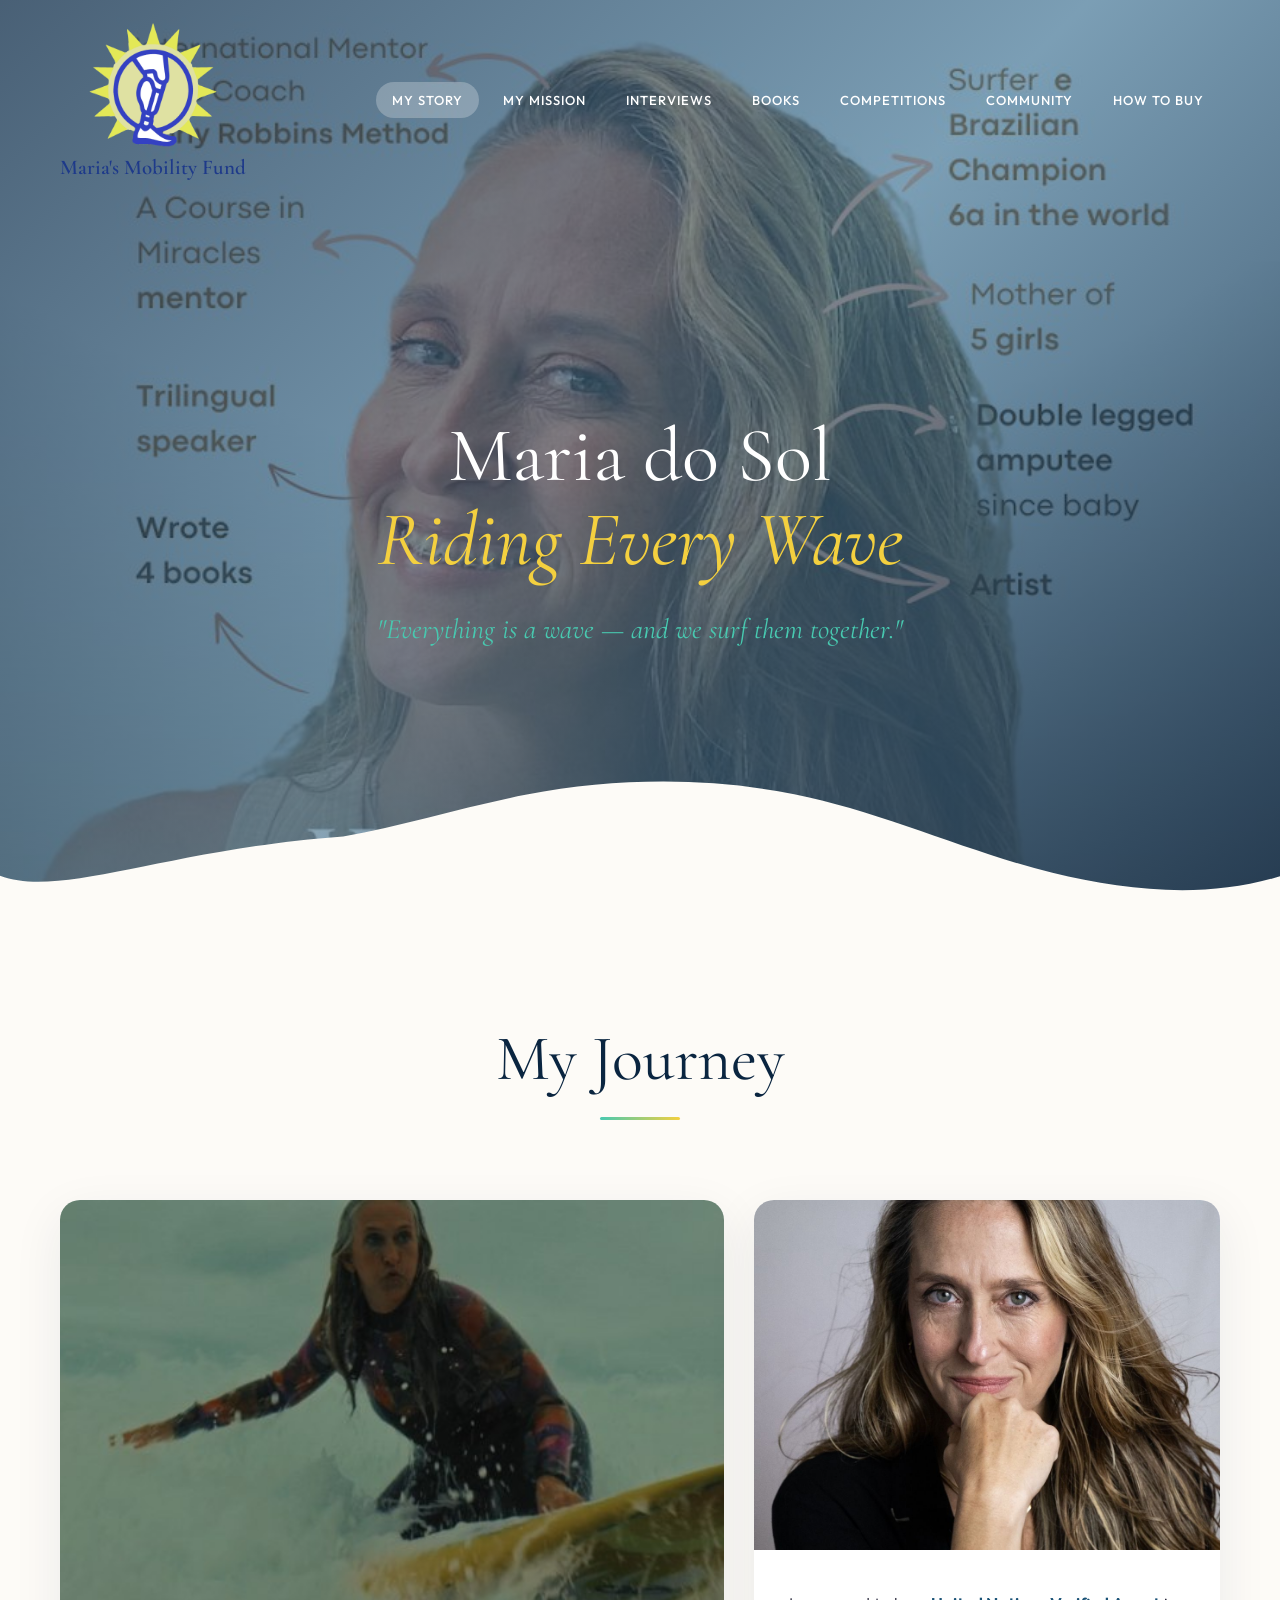
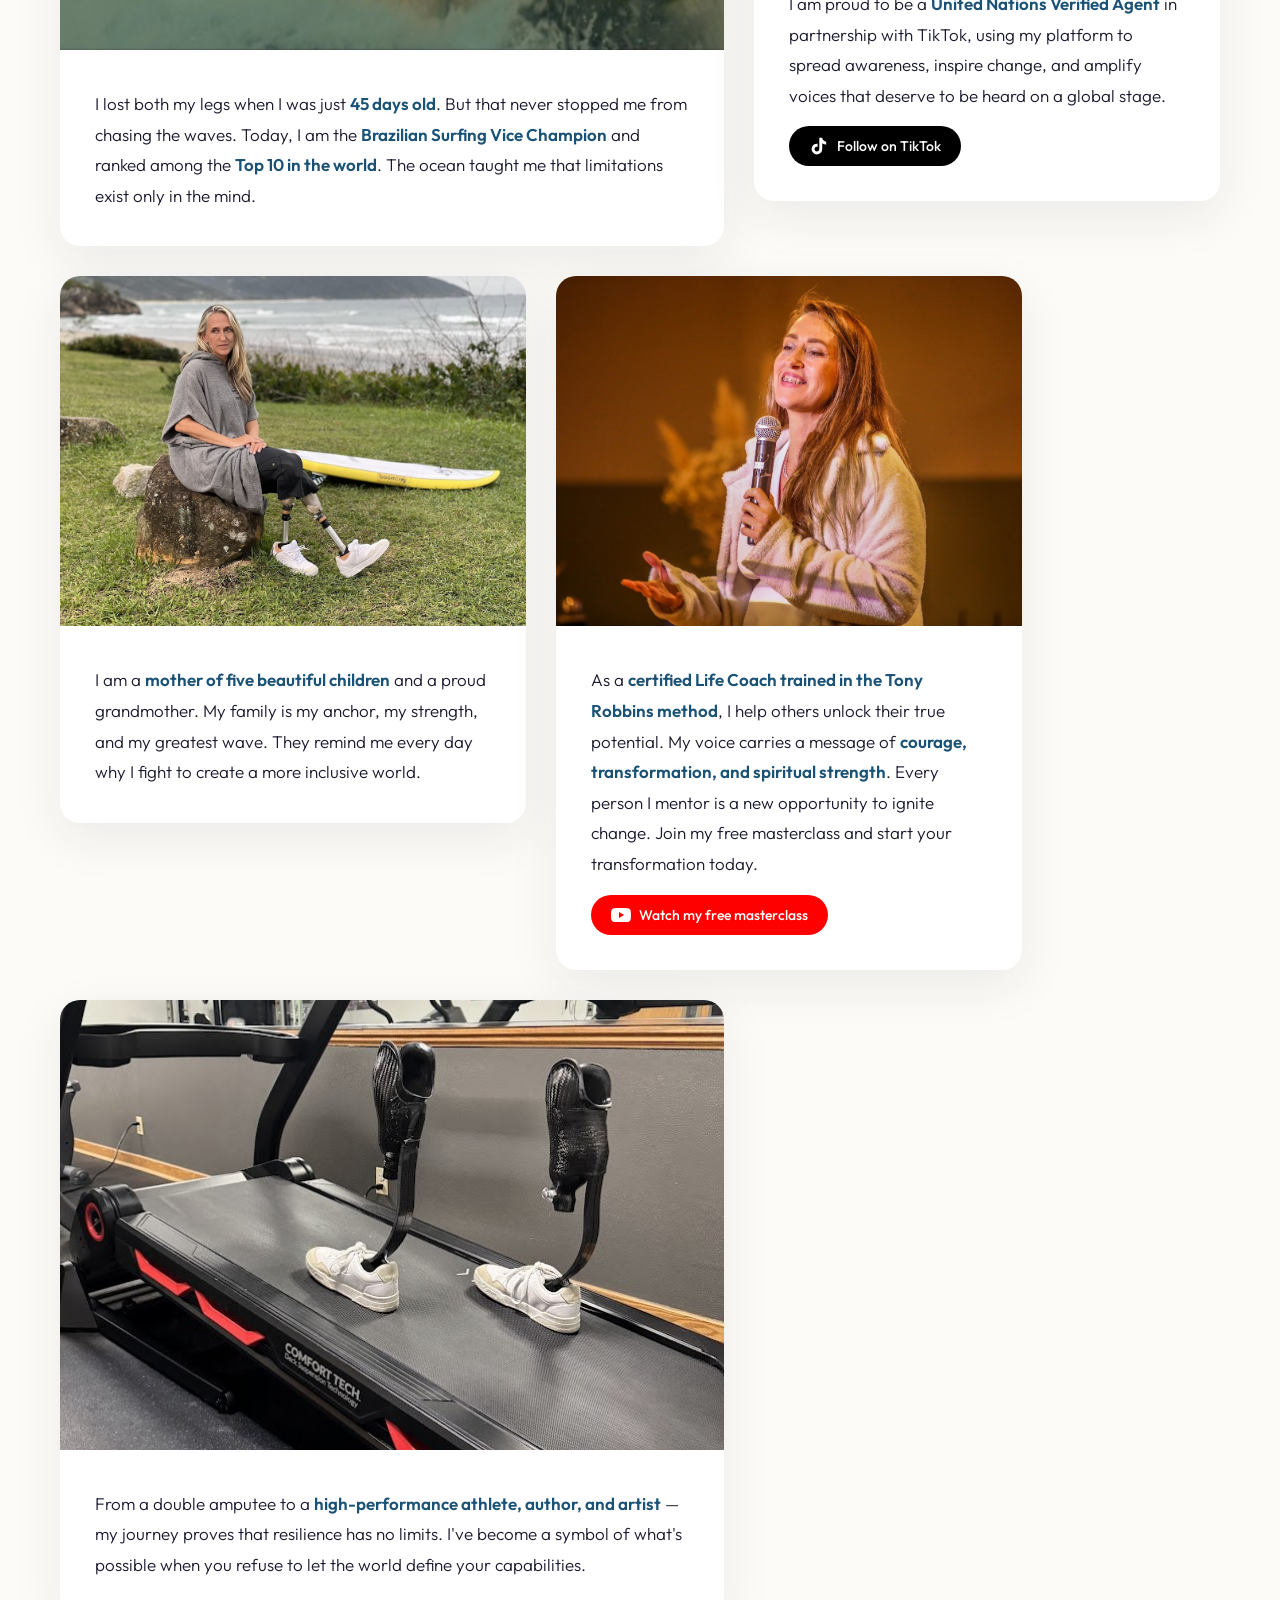
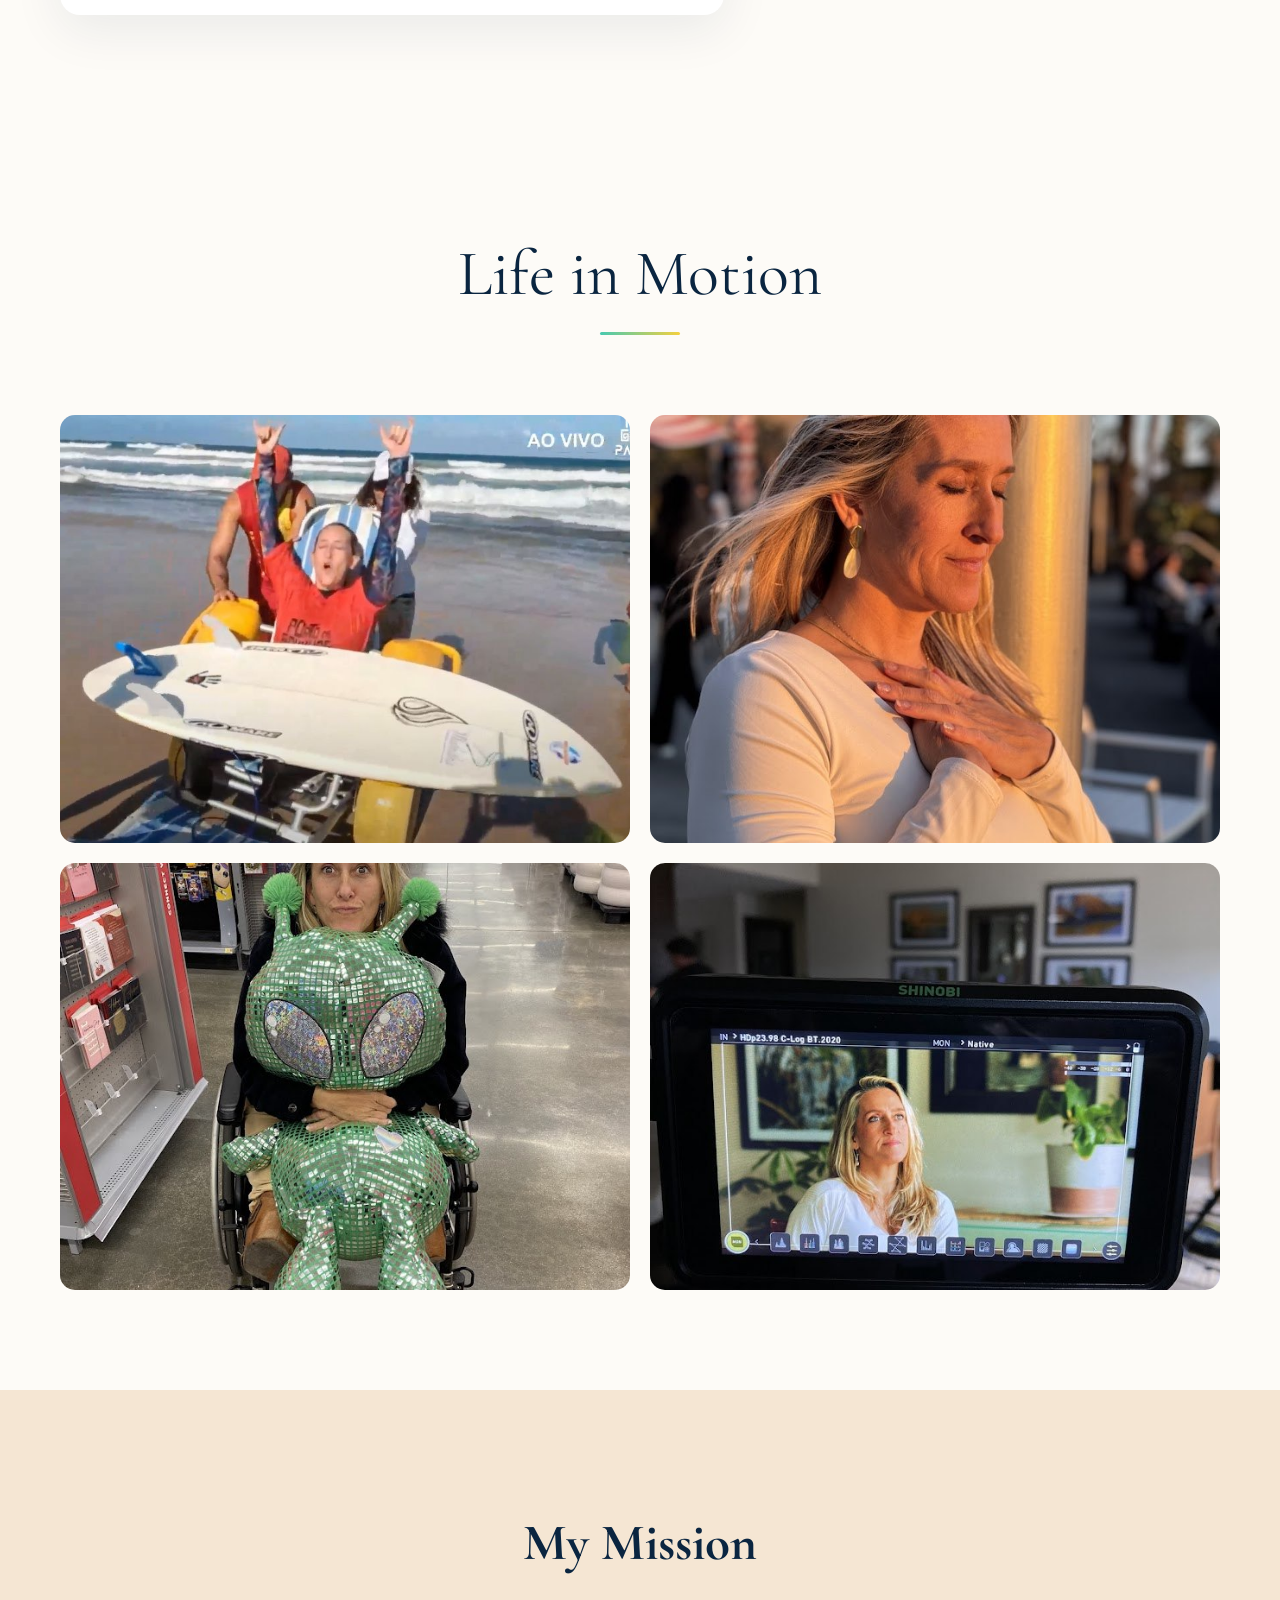
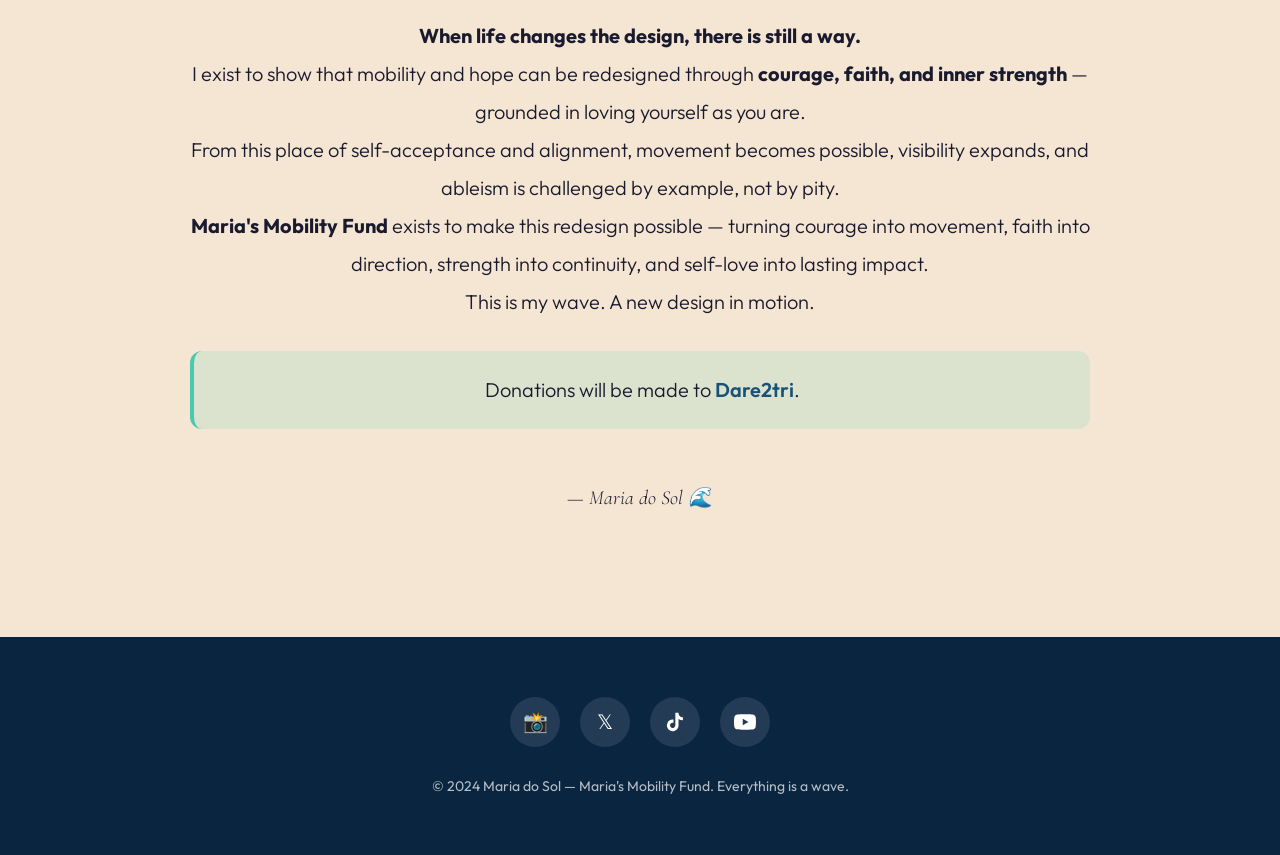
==== index.html @ 965c4939 "masterclass" ====
<!DOCTYPE html>
<html lang="en">
  <head>
    <meta charset="UTF-8" />
    <meta name="viewport" content="width=device-width, initial-scale=1.0" />
    <title>Maria do Sol — Surfer, Athlete & Life Coach</title>
    <link rel="preconnect" href="https://fonts.googleapis.com" />
    <link rel="preconnect" href="https://fonts.gstatic.com" crossorigin />
    <link
      href="https://fonts.googleapis.com/css2?family=Cormorant+Garamond:ital,wght@0,400;0,600;1,400&family=Outfit:wght@300;400;500;600&display=swap"
      rel="stylesheet"
    />
    <style>
      :root {
        --ocean-deep: #0a2540;
        --ocean-mid: #1a5276;
        --ocean-light: #5dade2;
        --teal-glow: #48c9b0;
        --sand-warm: #f5e6d3;
        --sand-light: #fdfbf7;
        --coral-accent: #e74c3c;
        --gold-sun: #f4d03f;
        --text-dark: #1a1a2e;
        --text-light: #ffffff;
      }

      * {
        margin: 0;
        padding: 0;
        box-sizing: border-box;
      }

      html {
        scroll-behavior: smooth;
      }

      body {
        font-family: "Outfit", sans-serif;
        background: var(--sand-light);
        color: var(--text-dark);
        overflow-x: hidden;
      }

      /* Video Intro Overlay */
      .video-intro {
        position: fixed;
        top: 0;
        left: 0;
        width: 100vw;
        height: 100vh;
        z-index: 9999;
        background: #000;
        display: flex;
        align-items: center;
        justify-content: center;
        transition: opacity 0.8s ease, visibility 0.8s ease;
      }

      .video-intro.hidden {
        opacity: 0;
        visibility: hidden;
        pointer-events: none;
      }

      .video-intro video {
        width: 100%;
        height: 100%;
        object-fit: cover;
      }

      .skip-btn {
        position: absolute;
        top: 30px;
        right: 40px;
        background: rgba(255, 255, 255, 0.15);
        backdrop-filter: blur(10px);
        border: 1px solid rgba(255, 255, 255, 0.3);
        color: white;
        padding: 12px 28px;
        font-family: "Outfit", sans-serif;
        font-size: 14px;
        font-weight: 500;
        letter-spacing: 2px;
        text-transform: uppercase;
        cursor: pointer;
        transition: all 0.3s ease;
        border-radius: 50px;
      }

      .skip-btn:hover {
        background: rgba(255, 255, 255, 0.25);
        transform: scale(1.05);
      }

      /* Header */
      header {
        position: fixed;
        top: 0;
        left: 0;
        width: 100%;
        z-index: 1000;
        padding: 20px 60px;
        transition: all 0.4s ease;
        background: transparent;
      }

      header.scrolled {
        background: rgba(255, 255, 255, 0.95);
        backdrop-filter: blur(20px);
        box-shadow: 0 4px 30px rgba(0, 0, 0, 0.08);
        padding: 10px 60px;
      }

      nav {
        display: flex;
        align-items: center;
        justify-content: space-between;
        max-width: 1600px;
        margin: 0 auto;
      }

      .logo {
        display: flex;
        flex-direction: column;
        align-items: center;
        gap: 5px;
        text-decoration: none;
        transition: all 0.4s ease;
      }

      .logo img {
        height: 130px;
        width: auto;
      }

      .logo span {
        font-family: "Cormorant Garamond", serif;
        font-size: 21px;
        font-weight: 600;
        color: #1e3a8a;
      }

      header.scrolled .logo img {
        height: 45px;
      }

      header.scrolled .logo span {
        font-size: 14px;
        color: #1e3a8a;
      }

      .nav-links {
        display: flex;
        gap: 8px;
        flex-wrap: wrap;
        justify-content: flex-end;
        align-items: center;
      }

      .nav-links a {
        color: var(--text-light);
        text-decoration: none;
        font-size: 13px;
        font-weight: 500;
        letter-spacing: 1px;
        text-transform: uppercase;
        padding: 10px 16px;
        border-radius: 30px;
        transition: all 0.3s ease;
        position: relative;
      }

      header.scrolled .nav-links a {
        color: var(--ocean-deep);
      }

      .nav-links a:hover {
        background: rgba(255, 255, 255, 0.2);
      }

      header.scrolled .nav-links a:hover {
        background: var(--ocean-deep);
        color: white;
      }

      .nav-links a.active {
        background: rgba(255, 255, 255, 0.25);
      }

      header.scrolled .nav-links a.active {
        background: var(--ocean-deep);
        color: white;
      }

      .nav-links a.donate-btn {
        background: linear-gradient(135deg, var(--coral-accent), #c0392b);
        color: white !important;
        padding: 10px 24px;
      }

      .nav-links a.donate-btn:hover {
        transform: translateY(-2px);
        box-shadow: 0 8px 25px rgba(231, 76, 60, 0.4);
      }

      /* Hamburger Menu - Hidden on Desktop */
      .hamburger {
        display: none;
      }

      .menu-overlay {
        display: none;
      }

      /* Hero Section */
      .hero {
        min-height: 100vh;
        position: relative;
        display: flex;
        align-items: center;
        overflow: hidden;
      }

      .hero-bg {
        position: absolute;
        top: 0;
        left: 0;
        width: 100%;
        height: 100%;
        z-index: -2;
      }

      .hero-bg img {
        width: 100%;
        height: 100%;
        object-fit: cover;
        object-position: center 20%;
      }

      .hero-overlay {
        position: absolute;
        top: 0;
        left: 0;
        width: 100%;
        height: 100%;
        background: linear-gradient(
          135deg,
          rgba(10, 37, 64, 0.7) 0%,
          rgba(26, 82, 118, 0.5) 50%,
          rgba(10, 37, 64, 0.8) 100%
        );
        z-index: -1;
      }

      .hero-content {
        max-width: 1400px;
        margin: 0 auto;
        padding: 240px 60px 80px;
        display: flex;
        align-items: center;
        justify-content: center;
        text-align: center;
      }

      .hero-text h1 {
        font-family: "Cormorant Garamond", serif;
        font-size: clamp(48px, 6vw, 80px);
        font-weight: 400;
        color: var(--text-light);
        line-height: 1.1;
        margin-bottom: 30px;
      }

      .hero-text h1 span {
        display: block;
        font-style: italic;
        color: var(--gold-sun);
      }

      .hero-quote {
        font-family: "Cormorant Garamond", serif;
        font-size: 28px;
        font-style: italic;
        color: var(--teal-glow);
        margin-top: 20px;
      }

      .wave-decoration {
        position: absolute;
        bottom: 0;
        left: 0;
        width: 100%;
        overflow: hidden;
        line-height: 0;
      }

      .wave-decoration svg {
        position: relative;
        display: block;
        width: calc(100% + 1.3px);
        height: 120px;
      }

      .wave-decoration .shape-fill {
        fill: var(--sand-light);
      }

      /* Story Section */
      .story-section {
        padding: 120px 60px;
        max-width: 1400px;
        margin: 0 auto;
      }

      .section-header {
        text-align: center;
        margin-bottom: 80px;
      }

      .section-header h2 {
        font-family: "Cormorant Garamond", serif;
        font-size: clamp(40px, 5vw, 64px);
        font-weight: 400;
        color: var(--ocean-deep);
        margin-bottom: 20px;
      }

      .section-header .accent-line {
        width: 80px;
        height: 3px;
        background: linear-gradient(90deg, var(--teal-glow), var(--gold-sun));
        margin: 0 auto;
        border-radius: 3px;
      }

      .story-grid {
        display: grid;
        grid-template-columns: repeat(12, 1fr);
        gap: 30px;
        align-items: start;
      }

      .story-card {
        background: white;
        border-radius: 20px;
        overflow: hidden;
        box-shadow: 0 15px 50px rgba(10, 37, 64, 0.08);
        transition: all 0.4s ease;
      }

      .story-card:hover {
        transform: translateY(-10px);
        box-shadow: 0 25px 80px rgba(10, 37, 64, 0.15);
      }

      .story-card.large {
        grid-column: span 7;
      }

      .story-card.medium {
        grid-column: span 5;
      }

      .story-card.full {
        grid-column: span 12;
      }

      .story-card img {
        width: 100%;
        height: 350px;
        object-fit: cover;
      }

      .story-card.large img {
        height: 450px;
      }

      .story-card-content {
        padding: 35px;
      }

      .story-card-content p {
        font-size: 17px;
        line-height: 1.8;
        color: var(--text-dark);
        font-weight: 300;
      }

      .story-card-content p strong {
        color: var(--ocean-mid);
        font-weight: 600;
      }

      .tiktok-btn {
        display: inline-flex;
        align-items: center;
        gap: 8px;
        margin-top: 15px;
        padding: 10px 20px;
        background: #000000;
        color: white;
        text-decoration: none;
        border-radius: 25px;
        font-size: 14px;
        font-weight: 500;
        transition: all 0.3s ease;
      }

      .tiktok-btn:hover {
        background: #fe2c55;
        transform: translateY(-2px);
        box-shadow: 0 5px 20px rgba(254, 44, 85, 0.4);
      }

      .tiktok-btn svg {
        flex-shrink: 0;
      }

      .youtube-btn {
        display: inline-flex;
        align-items: center;
        gap: 8px;
        margin-top: 15px;
        padding: 10px 20px;
        background: #ff0000;
        color: white;
        text-decoration: none;
        border-radius: 25px;
        font-size: 14px;
        font-weight: 500;
        transition: all 0.3s ease;
      }

      .youtube-btn:hover {
        background: #cc0000;
        transform: translateY(-2px);
        box-shadow: 0 5px 20px rgba(255, 0, 0, 0.4);
      }

      .youtube-btn svg {
        flex-shrink: 0;
      }

      /* Achievements */
      .achievements {
        background: linear-gradient(
          180deg,
          var(--ocean-deep) 0%,
          var(--ocean-mid) 100%
        );
        padding: 100px 60px;
        position: relative;
        overflow: hidden;
      }

      .achievements::before {
        content: "";
        position: absolute;
        top: 0;
        left: 0;
        width: 100%;
        height: 100%;
        background: url("data:image/svg+xml,%3Csvg viewBox='0 0 400 400' xmlns='http://www.w3.org/2000/svg'%3E%3Cfilter id='noiseFilter'%3E%3CfeTurbulence type='fractalNoise' baseFrequency='0.8' numOctaves='4' stitchTiles='stitch'/%3E%3C/filter%3E%3Crect width='100%25' height='100%25' filter='url(%23noiseFilter)'/%3E%3C/svg%3E");
        opacity: 0.03;
      }

      .achievements-inner {
        max-width: 1400px;
        margin: 0 auto;
        position: relative;
        z-index: 1;
      }

      .achievements h2 {
        font-family: "Cormorant Garamond", serif;
        font-size: clamp(36px, 4vw, 52px);
        color: var(--text-light);
        text-align: center;
        margin-bottom: 60px;
      }

      .achievement-grid {
        display: grid;
        grid-template-columns: repeat(auto-fit, minmax(280px, 1fr));
        gap: 30px;
      }

      .achievement-item {
        background: rgba(255, 255, 255, 0.08);
        backdrop-filter: blur(10px);
        border: 1px solid rgba(255, 255, 255, 0.1);
        border-radius: 20px;
        padding: 40px;
        text-align: center;
        transition: all 0.4s ease;
      }

      .achievement-item:hover {
        background: rgba(255, 255, 255, 0.15);
        transform: translateY(-5px);
      }

      .achievement-icon {
        font-size: 48px;
        margin-bottom: 20px;
      }

      .achievement-item h3 {
        font-family: "Cormorant Garamond", serif;
        font-size: 24px;
        color: var(--gold-sun);
        margin-bottom: 12px;
      }

      .achievement-item p {
        color: rgba(255, 255, 255, 0.8);
        font-size: 15px;
        line-height: 1.6;
      }

      /* Gallery */
      .gallery {
        padding: 100px 60px;
        max-width: 1600px;
        margin: 0 auto;
      }

      .gallery-grid {
        display: grid;
        grid-template-columns: repeat(2, 1fr);
        gap: 20px;
      }

      .gallery-item {
        border-radius: 15px;
        overflow: hidden;
        position: relative;
        aspect-ratio: 4/3;
      }

      .gallery-item img {
        width: 100%;
        height: 100%;
        object-fit: cover;
        transition: transform 0.6s ease;
      }

      .gallery-item:hover img {
        transform: scale(1.08);
      }

      .gallery-overlay {
        position: absolute;
        inset: 0;
        background: linear-gradient(
          to top,
          rgba(10, 37, 64, 0.6) 0%,
          transparent 50%
        );
        opacity: 0;
        transition: opacity 0.4s ease;
      }

      .gallery-item:hover .gallery-overlay {
        opacity: 1;
      }

      /* Mission Statement */
      .mission {
        background: var(--sand-warm);
        padding: 120px 60px;
        text-align: center;
      }

      .mission-inner {
        max-width: 900px;
        margin: 0 auto;
      }

      .mission h2 {
        font-family: "Cormorant Garamond", serif;
        font-size: clamp(36px, 4vw, 56px);
        color: var(--ocean-deep);
        margin-bottom: 40px;
        line-height: 1.3;
      }

      .mission p {
        font-size: 20px;
        line-height: 1.9;
        color: var(--text-dark);
        font-weight: 300;
      }

      .mission-signature {
        margin-top: 50px;
        font-family: "Cormorant Garamond", serif;
        font-size: 32px;
        font-style: italic;
        color: var(--ocean-mid);
      }

      .donation-note {
        margin-top: 30px;
        padding: 20px 30px;
        background: rgba(72, 201, 176, 0.15);
        border-radius: 12px;
        border-left: 4px solid var(--teal-glow);
      }

      .donation-note a {
        color: var(--ocean-mid);
        font-weight: 600;
        text-decoration: none;
        transition: color 0.3s ease;
      }

      .donation-note a:hover {
        color: var(--teal-glow);
        text-decoration: underline;
      }

      /* Footer */
      footer {
        background: var(--ocean-deep);
        color: white;
        padding: 60px;
        text-align: center;
      }

      footer p {
        font-size: 14px;
        opacity: 0.7;
      }

      .social-links {
        display: flex;
        justify-content: center;
        gap: 20px;
        margin-bottom: 30px;
      }

      .social-links a {
        width: 50px;
        height: 50px;
        border-radius: 50%;
        background: rgba(255, 255, 255, 0.1);
        display: flex;
        align-items: center;
        justify-content: center;
        color: white;
        text-decoration: none;
        font-size: 20px;
        transition: all 0.3s ease;
      }

      .social-links a:hover {
        background: var(--teal-glow);
        transform: translateY(-3px);
      }

      /* Responsive */
      @media (max-width: 1024px) {
        .story-card.large,
        .story-card.medium {
          grid-column: span 12;
        }

        header {
          padding: 15px 40px;
        }

        .logo img {
          height: 100px;
        }

        .logo span {
          font-size: 18px;
        }

        header.scrolled .logo img {
          height: 40px;
        }

        header.scrolled .logo span {
          font-size: 12px;
        }

        .nav-links {
          gap: 5px;
        }

        .nav-links a {
          font-size: 11px;
          padding: 8px 12px;
        }
      }

      @media (max-width: 768px) {
        header {
          padding: 15px 20px;
        }

        .logo img {
          height: 70px;
        }

        .logo span {
          font-size: 14px;
        }

        header.scrolled .logo img {
          height: 35px;
        }

        header.scrolled .logo span {
          font-size: 11px;
        }

        .nav-links {
          position: fixed;
          top: 0;
          right: 0;
          width: 280px;
          height: 100vh;
          background: var(--ocean-deep);
          flex-direction: column;
          justify-content: flex-start;
          align-items: stretch;
          padding: 80px 30px 30px;
          gap: 0;
          box-shadow: -5px 0 30px rgba(0, 0, 0, 0.3);
          z-index: 9999;
          display: flex;
          transform: translateX(100%);
          transition: transform 0.3s ease;
          visibility: hidden;
        }

        .nav-links.active {
          transform: translateX(0);
          visibility: visible;
        }

        .nav-links a {
          color: white !important;
          padding: 15px 20px;
          border-radius: 10px;
          font-size: 14px;
          border-bottom: 1px solid rgba(255, 255, 255, 0.1);
          display: block;
          text-decoration: none;
          -webkit-tap-highlight-color: rgba(255, 255, 255, 0.2);
          touch-action: manipulation;
        }

        .nav-links a:last-child {
          border-bottom: none;
        }

        .nav-links a:hover,
        .nav-links a.active {
          background: rgba(255, 255, 255, 0.1) !important;
        }

        /* Hamburger Menu Button */
        .hamburger {
          display: flex;
          flex-direction: column;
          justify-content: space-between;
          width: 30px;
          height: 24px;
          cursor: pointer;
          z-index: 10000;
          position: relative;
          -webkit-tap-highlight-color: transparent;
          touch-action: manipulation;
        }

        .hamburger span {
          display: block;
          width: 100%;
          height: 3px;
          background: var(--text-light);
          border-radius: 3px;
          transition: all 0.3s ease;
          pointer-events: none;
        }

        header.scrolled .hamburger span {
          background: var(--ocean-deep);
        }

        .hamburger.active span {
          background: white;
        }

        .hamburger.active span:nth-child(1) {
          transform: rotate(45deg) translate(8px, 6px);
        }

        .hamburger.active span:nth-child(2) {
          opacity: 0;
        }

        .hamburger.active span:nth-child(3) {
          transform: rotate(-45deg) translate(8px, -6px);
        }

        /* Mobile Menu Overlay */
        .menu-overlay {
          position: fixed;
          top: 0;
          left: 0;
          width: 100%;
          height: 100%;
          background: rgba(0, 0, 0, 0.5);
          z-index: 9998;
          opacity: 0;
          visibility: hidden;
          transition: opacity 0.3s ease, visibility 0.3s ease;
        }

        .menu-overlay.active {
          opacity: 1;
          visibility: visible;
        }

        .hero-content,
        .story-section,
        .gallery,
        .mission {
          padding-left: 25px;
          padding-right: 25px;
        }

        .gallery-grid {
          grid-template-columns: 1fr;
        }

        .hero-content {
          padding-top: 180px;
        }
      }

      @media (max-width: 480px) {
        .logo img {
          height: 55px;
        }

        .logo span {
          font-size: 12px;
        }

        header.scrolled .logo img {
          height: 30px;
        }

        header.scrolled .logo span {
          font-size: 10px;
        }

        .hero-text h1 {
          font-size: 36px;
        }

        .hero-quote {
          font-size: 20px;
        }

        .hero-content {
          padding-top: 150px;
        }
      }

      /* Animations */
      @keyframes fadeInUp {
        from {
          opacity: 0;
          transform: translateY(40px);
        }
        to {
          opacity: 1;
          transform: translateY(0);
        }
      }

      .animate-in {
        animation: fadeInUp 0.8s ease forwards;
      }

      .delay-1 {
        animation-delay: 0.1s;
      }
      .delay-2 {
        animation-delay: 0.2s;
      }
      .delay-3 {
        animation-delay: 0.3s;
      }
      .delay-4 {
        animation-delay: 0.4s;
      }
    </style>
  </head>
  <body>
    <!-- Video Intro -->
    <div class="video-intro" id="videoIntro">
      <video id="introVideo" autoplay muted playsinline>
        <source src="./intro.mp4" type="video/mp4" />
      </video>
      <button class="skip-btn" onclick="skipIntro()">Skip Intro →</button>
    </div>

    <!-- Header -->
    <header id="header">
      <nav>
        <a href="index.html" class="logo">
          <img
            src="./photos/logo-no-text.png"
            alt="Maria's Mobility Fund Logo"
          />
          <span>Maria's Mobility Fund</span>
        </a>
        <div class="nav-links" id="navLinks">
          <a href="index.html" class="active">My Story</a>
          <a href="#mission">My Mission</a>
          <a href="interviews.html">Interviews</a>
          <a href="books.html">Books</a>
          <a href="competitions.html">Competitions</a>
          <a
            href="https://x.com/i/communities/2001000477300023505/"
            target="_blank"
            >Community</a
          >
          <a href="#" data-link="how-to-buy">How to Buy</a>
        </div>
        <div class="hamburger" id="hamburger" onclick="toggleMenu()">
          <span></span>
          <span></span>
          <span></span>
        </div>
      </nav>
    </header>
    <div class="menu-overlay" id="menuOverlay" onclick="toggleMenu()"></div>

    <!-- Hero Section -->
    <section class="hero" id="story">
      <div class="hero-bg">
        <img src="./photos/main_pic.jpg" alt="Maria do Sol - Adaptive Surfer" />
      </div>
      <div class="hero-overlay"></div>
      <div class="hero-content">
        <div class="hero-text">
          <h1>Maria do Sol <span>Riding Every Wave</span></h1>
          <p class="hero-quote">
            "Everything is a wave — and we surf them together."
          </p>
        </div>
      </div>
      <div class="wave-decoration">
        <svg
          data-name="Layer 1"
          xmlns="http://www.w3.org/2000/svg"
          viewBox="0 0 1200 120"
          preserveAspectRatio="none"
        >
          <path
            d="M321.39,56.44c58-10.79,114.16-30.13,172-41.86,82.39-16.72,168.19-17.73,250.45-.39C823.78,31,906.67,72,985.66,92.83c70.05,18.48,146.53,26.09,214.34,3V120H0V95.8C57.1,118.92,156.63,69.08,321.39,56.44Z"
            class="shape-fill"
          ></path>
        </svg>
      </div>
    </section>

    <!-- Story Section -->
    <section class="story-section">
      <div class="section-header">
        <h2>My Journey</h2>
        <div class="accent-line"></div>
      </div>

      <div class="story-grid">
        <div class="story-card large">
          <img src="./photos/maria_surfing.jpg" alt="Maria surfing" />
          <div class="story-card-content">
            <p>
              I lost both my legs when I was just <strong>45 days old</strong>.
              But that never stopped me from chasing the waves. Today, I am the
              <strong>Brazilian Surfing Vice Champion</strong> and ranked among
              the <strong>Top 10 in the world</strong>. The ocean taught me that
              limitations exist only in the mind.
            </p>
          </div>
        </div>

        <div class="story-card medium verified-card">
          <img src="./photos/verified.jpeg" alt="Maria UN Verified" />
          <div class="story-card-content">
            <p>
              I am proud to be a
              <strong>United Nations Verified Agent</strong> in partnership with
              TikTok, using my platform to spread awareness, inspire change, and
              amplify voices that deserve to be heard on a global stage.
            </p>
            <a
              href="https://www.tiktok.com/@mariadosolglobal"
              target="_blank"
              class="tiktok-btn"
            >
              <svg
                viewBox="0 0 24 24"
                width="20"
                height="20"
                fill="currentColor"
              >
                <path
                  d="M19.59 6.69a4.83 4.83 0 0 1-3.77-4.25V2h-3.45v13.67a2.89 2.89 0 0 1-5.2 1.74 2.89 2.89 0 0 1 2.31-4.64 2.93 2.93 0 0 1 .88.13V9.4a6.84 6.84 0 0 0-1-.05A6.33 6.33 0 0 0 5 20.1a6.34 6.34 0 0 0 10.86-4.43v-7a8.16 8.16 0 0 0 4.77 1.52v-3.4a4.85 4.85 0 0 1-1-.1z"
                />
              </svg>
              Follow on TikTok
            </a>
          </div>
        </div>

        <div class="story-card medium">
          <img src="./photos/maria_sitting.jpg" alt="Maria portrait" />
          <div class="story-card-content">
            <p>
              I am a <strong>mother of five beautiful children</strong> and a
              proud grandmother. My family is my anchor, my strength, and my
              greatest wave. They remind me every day why I fight to create a
              more inclusive world.
            </p>
          </div>
        </div>

        <div class="story-card medium">
          <img src="./photos/maria_conference.jpg" alt="Maria speaking" />
          <div class="story-card-content">
            <p>
              As a
              <strong
                >certified Life Coach trained in the Tony Robbins method</strong
              >, I help others unlock their true potential. My voice carries a
              message of
              <strong>courage, transformation, and spiritual strength</strong>.
              Every person I mentor is a new opportunity to ignite change. Join
              my free masterclass and start your transformation today.
            </p>
            <a
              href="https://www.youtube.com/watch?v=bckkxzMjLCI"
              target="_blank"
              class="youtube-btn"
            >
              <svg
                viewBox="0 0 24 24"
                width="20"
                height="20"
                fill="currentColor"
              >
                <path
                  d="M23.498 6.186a3.016 3.016 0 0 0-2.122-2.136C19.505 3.545 12 3.545 12 3.545s-7.505 0-9.377.505A3.017 3.017 0 0 0 .502 6.186C0 8.07 0 12 0 12s0 3.93.502 5.814a3.016 3.016 0 0 0 2.122 2.136c1.871.505 9.376.505 9.376.505s7.505 0 9.377-.505a3.015 3.015 0 0 0 2.122-2.136C24 15.93 24 12 24 12s0-3.93-.502-5.814zM9.545 15.568V8.432L15.818 12l-6.273 3.568z"
                />
              </svg>
              Watch my free masterclass
            </a>
          </div>
        </div>

        <div class="story-card large">
          <img src="./photos/prosthetic_legs.jpg" alt="Maria as athlete" />
          <div class="story-card-content">
            <p>
              From a double amputee to a
              <strong>high-performance athlete, author, and artist</strong> — my
              journey proves that resilience has no limits. I've become a symbol
              of what's possible when you refuse to let the world define your
              capabilities.
            </p>
          </div>
        </div>
      </div>
    </section>

    <!-- Gallery -->
    <section class="gallery">
      <div class="section-header">
        <h2>Life in Motion</h2>
        <div class="accent-line"></div>
      </div>
      <div class="gallery-grid">
        <div class="gallery-item">
          <img
            src="./life_in_motion/photo_2025-12-16_12-22-24.jpg"
            alt="Maria in action"
          />
          <div class="gallery-overlay"></div>
        </div>
        <div class="gallery-item">
          <img
            src="./life_in_motion/photo_2025-12-16_12-22-48.jpg"
            alt="Maria in motion"
          />
          <div class="gallery-overlay"></div>
        </div>
        <div class="gallery-item">
          <img
            src="./life_in_motion/photo_2025-12-16_12-22-52.jpg"
            alt="Maria living life"
          />
          <div class="gallery-overlay"></div>
        </div>
        <div class="gallery-item">
          <img
            src="./life_in_motion/photo_2025-12-16_12-22-56.jpg"
            alt="Maria moments"
          />
          <div class="gallery-overlay"></div>
        </div>
      </div>
    </section>

    <!-- Mission -->
    <section class="mission" id="mission">
      <div class="mission-inner">
        <h2>My Mission</h2>
        <p>
          <strong>When life changes the design, there is still a way.</strong>
        </p>
        <p>
          I exist to show that mobility and hope can be redesigned through
          <strong>courage, faith, and inner strength</strong> — grounded in
          loving yourself as you are.
        </p>
        <p>
          From this place of self-acceptance and alignment, movement becomes
          possible, visibility expands, and ableism is challenged by example,
          not by pity.
        </p>
        <p>
          <strong>Maria's Mobility Fund</strong> exists to make this redesign
          possible — turning courage into movement, faith into direction,
          strength into continuity, and self-love into lasting impact.
        </p>
        <p>This is my wave. A new design in motion.</p>
        <p class="donation-note">
          Donations will be made to
          <a href="https://dare2tri.org/" target="_blank">Dare2tri</a>.
        </p>
        <p class="mission-signature">— Maria do Sol 🌊</p>
      </div>
    </section>

    <!-- Footer -->
    <footer>
      <div class="social-links">
        <a
          href="https://www.instagram.com/mariadosolglobal/"
          target="_blank"
          aria-label="Instagram"
          >📸</a
        >
        <a
          href="https://x.com/i/communities/2001000477300023505/"
          target="_blank"
          aria-label="X Community"
          >𝕏</a
        >
        <a
          href="https://www.tiktok.com/@mariadosolglobal"
          target="_blank"
          aria-label="TikTok"
        >
          <svg viewBox="0 0 24 24" width="22" height="22" fill="currentColor">
            <path
              d="M19.59 6.69a4.83 4.83 0 0 1-3.77-4.25V2h-3.45v13.67a2.89 2.89 0 0 1-5.2 1.74 2.89 2.89 0 0 1 2.31-4.64 2.93 2.93 0 0 1 .88.13V9.4a6.84 6.84 0 0 0-1-.05A6.33 6.33 0 0 0 5 20.1a6.34 6.34 0 0 0 10.86-4.43v-7a8.16 8.16 0 0 0 4.77 1.52v-3.4a4.85 4.85 0 0 1-1-.1z"
            />
          </svg>
        </a>
        <a
          href="https://www.youtube.com/@mariadosolglobal"
          target="_blank"
          aria-label="YouTube"
        >
          <svg viewBox="0 0 24 24" width="22" height="22" fill="currentColor">
            <path
              d="M23.498 6.186a3.016 3.016 0 0 0-2.122-2.136C19.505 3.545 12 3.545 12 3.545s-7.505 0-9.377.505A3.017 3.017 0 0 0 .502 6.186C0 8.07 0 12 0 12s0 3.93.502 5.814a3.016 3.016 0 0 0 2.122 2.136c1.871.505 9.376.505 9.376.505s7.505 0 9.377-.505a3.015 3.015 0 0 0 2.122-2.136C24 15.93 24 12 24 12s0-3.93-.502-5.814zM9.545 15.568V8.432L15.818 12l-6.273 3.568z"
            />
          </svg>
        </a>
      </div>
      <p>© 2024 Maria do Sol — Maria's Mobility Fund. Everything is a wave.</p>
    </footer>

    <script src="./config.js"></script>
    <script>
      // Skip intro functionality
      function skipIntro() {
        document.getElementById("videoIntro").classList.add("hidden");
        document.body.style.overflow = "auto";
      }

      // Auto-hide intro when video ends
      document
        .getElementById("introVideo")
        .addEventListener("ended", skipIntro);

      // Header scroll effect
      window.addEventListener("scroll", () => {
        const header = document.getElementById("header");
        if (window.scrollY > 100) {
          header.classList.add("scrolled");
        } else {
          header.classList.remove("scrolled");
        }
      });

      // Mobile Menu Toggle
      function toggleMenu() {
        const hamburger = document.getElementById("hamburger");
        const navLinks = document.getElementById("navLinks");
        const menuOverlay = document.getElementById("menuOverlay");

        hamburger.classList.toggle("active");
        navLinks.classList.toggle("active");
        menuOverlay.classList.toggle("active");

        // Prevent body scroll when menu is open
        if (navLinks.classList.contains("active")) {
          document.body.style.overflow = "hidden";
        } else {
          document.body.style.overflow = "auto";
        }
      }

      // Close menu when clicking a link
      document.querySelectorAll(".nav-links a").forEach((link) => {
        link.addEventListener("click", () => {
          const hamburger = document.getElementById("hamburger");
          const navLinks = document.getElementById("navLinks");
          const menuOverlay = document.getElementById("menuOverlay");

          hamburger.classList.remove("active");
          navLinks.classList.remove("active");
          menuOverlay.classList.remove("active");
          document.body.style.overflow = "auto";
        });
      });

      // Initial body overflow hidden
      document.body.style.overflow = "hidden";

      // Fallback: if video fails to load, skip after 2 seconds
      setTimeout(() => {
        const video = document.getElementById("introVideo");
        if (video.readyState === 0) {
          skipIntro();
        }
      }, 2000);
    </script>
  </body>
</html>
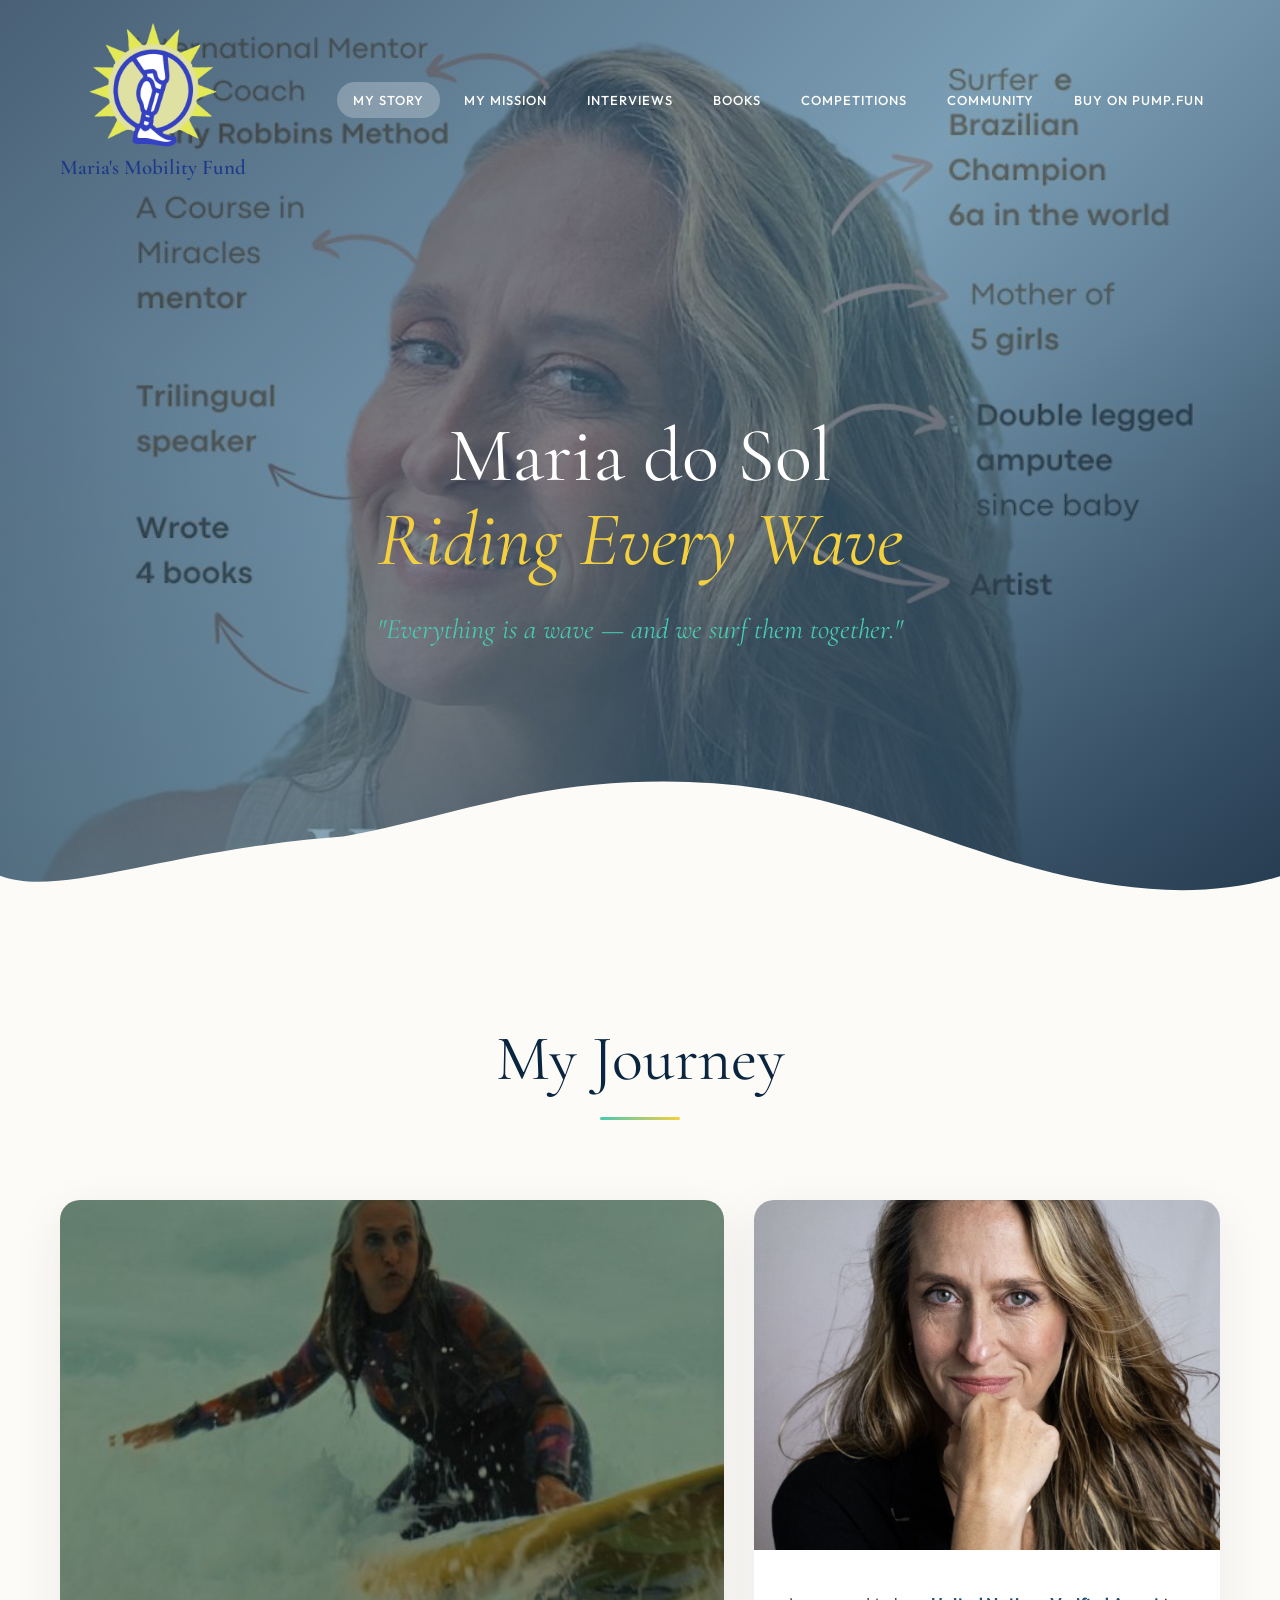
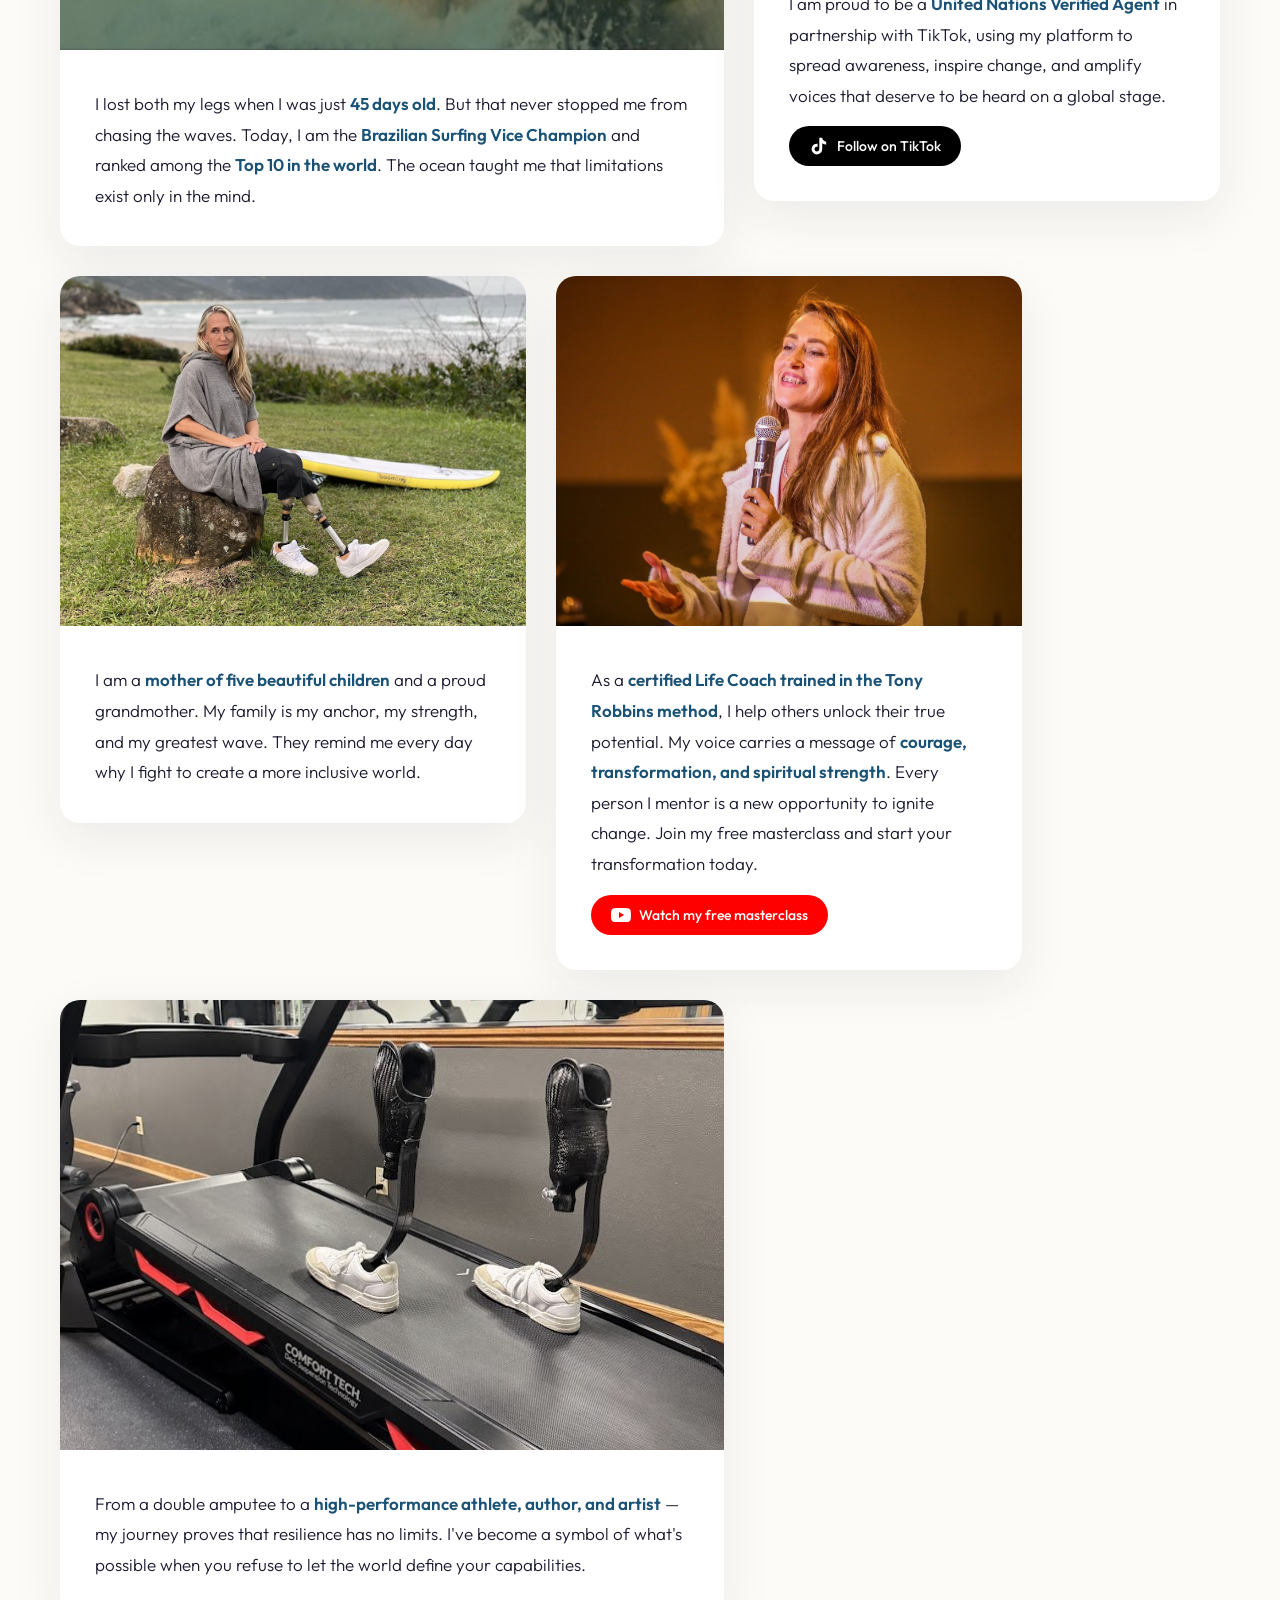
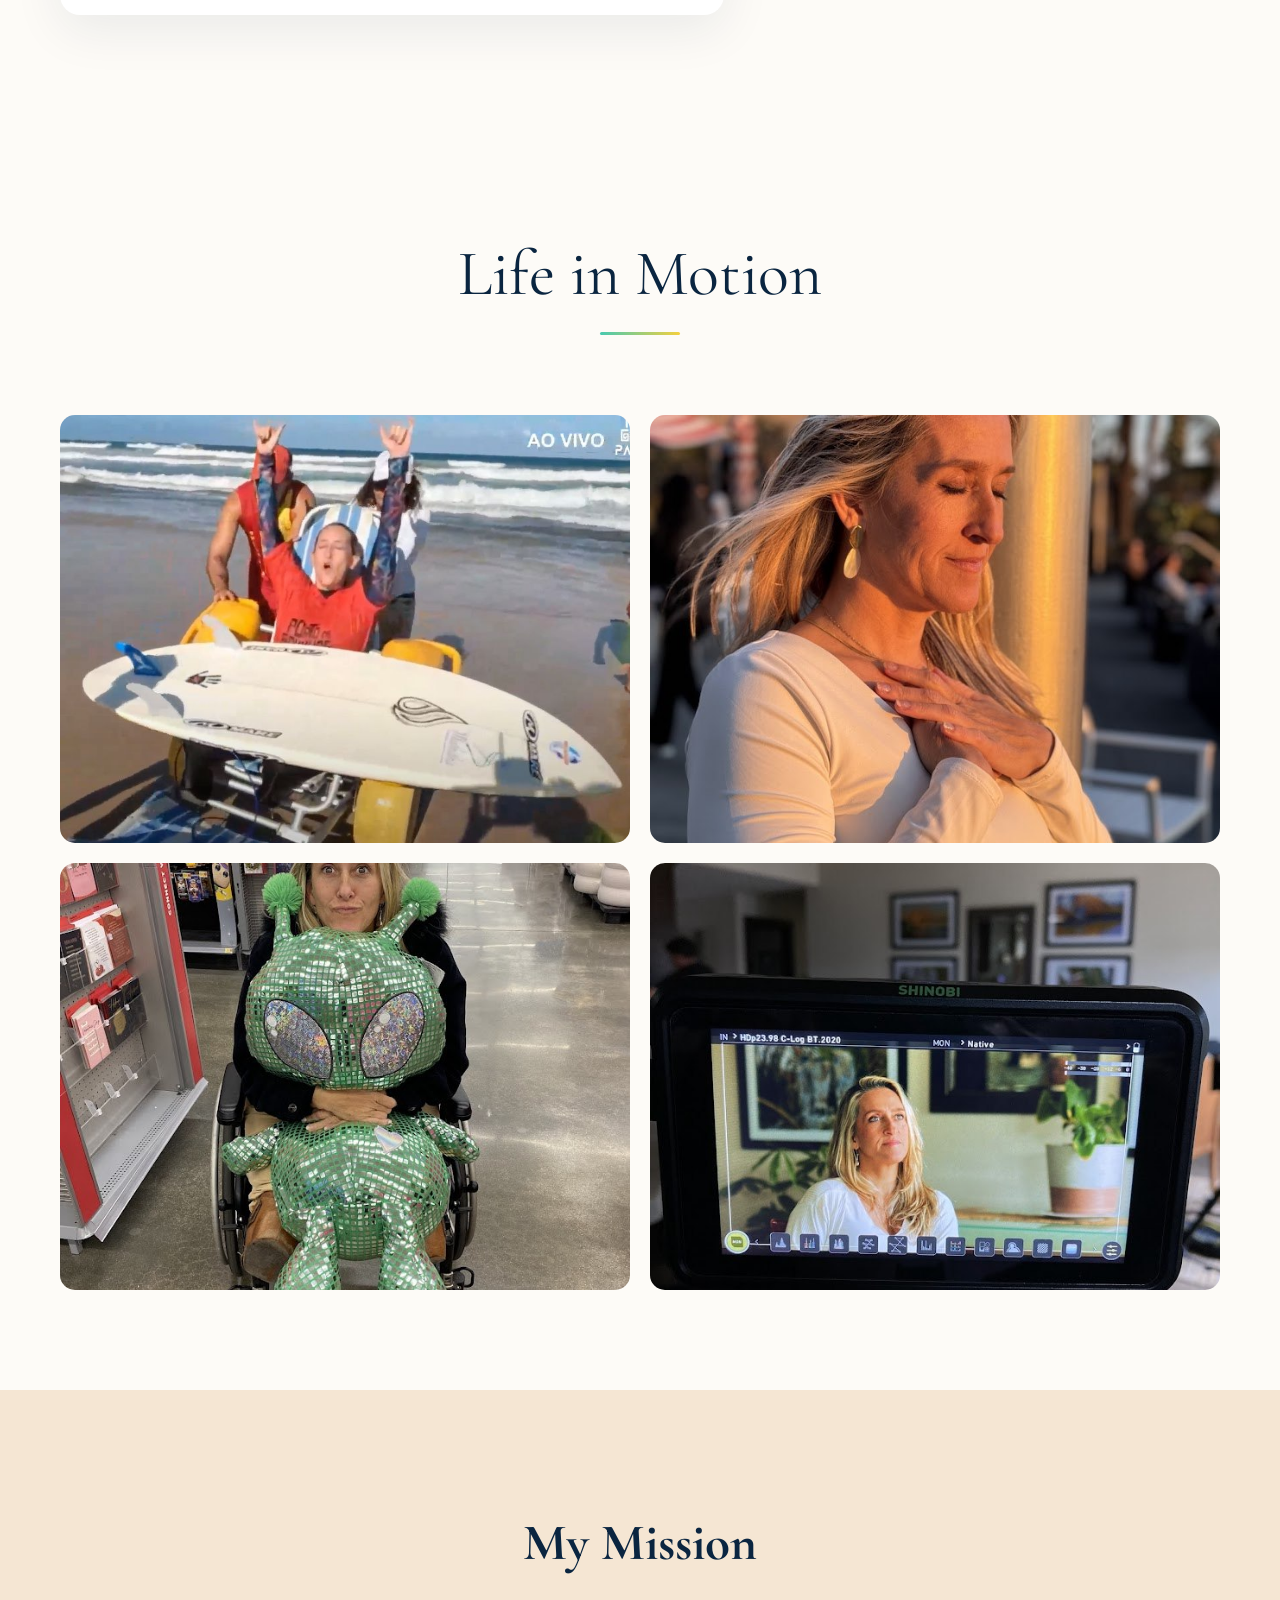
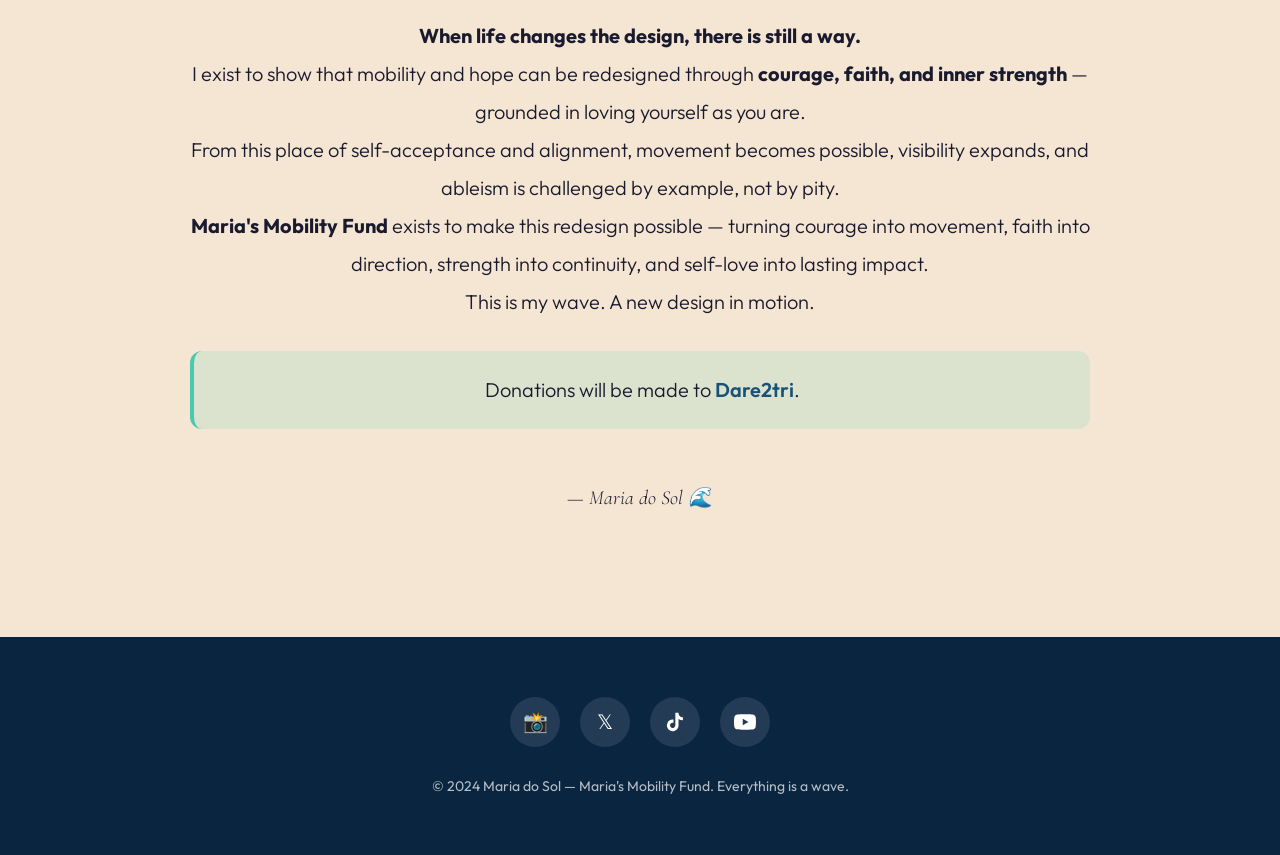
==== commit 3e704fff: "buy on pump" ====
--- a/index.html
+++ b/index.html
@@ -933,7 +933,7 @@
             target="_blank"
             >Community</a
           >
-          <a href="#" data-link="how-to-buy">How to Buy</a>
+          <a href="#" data-link="how-to-buy">Buy on pump.fun</a>
         </div>
         <div class="hamburger" id="hamburger" onclick="toggleMenu()">
           <span></span>
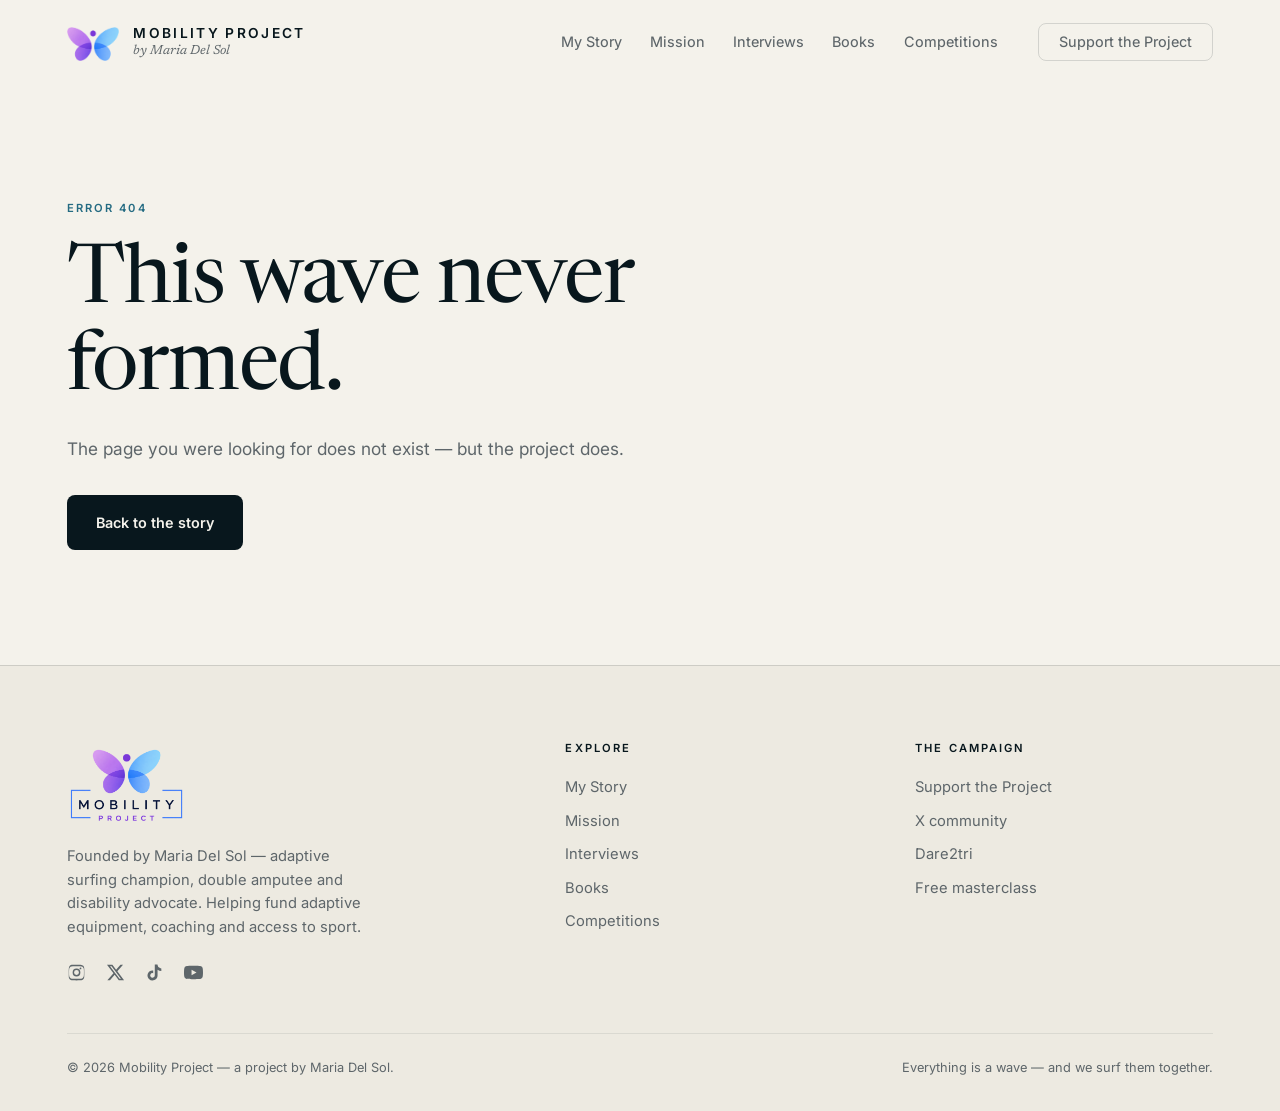
==== commit 57a34c9f: "Redesign as an editorial nonprofit campaign site The site read as a generic AI-generated Web3 landin" ====
--- a/index.html
+++ b/index.html
@@ -2,1262 +2,162 @@
 <html lang="en">
   <head>
     <meta charset="UTF-8" />
-    <meta name="viewport" content="width=device-width, initial-scale=1.0" />
-    <title>Maria do Sol — Surfer, Athlete & Life Coach</title>
+    <script>
+      // Resolve the app base path BEFORE any relative asset is parsed, so the
+      // same document works at "/", at "/<repo>/" on GitHub Pages, and from
+      // file:// — no matter which client-side route it is rendered at.
+      (function () {
+        var p = location.pathname;
+        var base = "/";
+        if (location.protocol === "file:") {
+          base = p.replace(/[^/]*$/, "");
+        } else if (/\.github\.io$/i.test(location.hostname)) {
+          var seg = p.split("/").filter(Boolean)[0];
+          base = seg ? "/" + seg + "/" : "/";
+        }
+        window.__APP_BASE__ = base;
+        document.write('<base href="' + base + '">');
+      })();
+    </script>
+
+    <meta name="viewport" content="width=device-width, initial-scale=1.0, viewport-fit=cover" />
+    <title>Mobility Project — by Maria Del Sol</title>
+    <meta
+      name="description"
+      content="Mobility Project, founded by Maria Del Sol — adaptive surfing champion and disability advocate — helps fund adaptive equipment, coaching and access to sport. Donations are made to Dare2tri."
+    />
+    <meta name="theme-color" content="#f4f2eb" />
+    <meta name="color-scheme" content="light" />
+
+    <meta property="og:type" content="website" />
+    <meta property="og:site_name" content="Mobility Project" />
+    <meta property="og:title" content="Mobility Project — by Maria Del Sol" />
+    <meta
+      property="og:description"
+      content="Founded by Maria Del Sol, adaptive surfing champion and disability advocate. Helping fund adaptive equipment, coaching and access to sport."
+    />
+    <meta property="og:image" content="assets/img/logo.png" />
+    <meta name="twitter:card" content="summary_large_image" />
+
+    <link rel="icon" href="favicon.ico" sizes="any" />
+    <link rel="icon" type="image/png" href="assets/img/icon-192.png" />
+    <link rel="apple-touch-icon" href="assets/img/apple-touch-icon.png" />
+    <link rel="manifest" href="manifest.webmanifest" />
+
     <link rel="preconnect" href="https://fonts.googleapis.com" />
     <link rel="preconnect" href="https://fonts.gstatic.com" crossorigin />
     <link
-      href="https://fonts.googleapis.com/css2?family=Cormorant+Garamond:ital,wght@0,400;0,600;1,400&family=Outfit:wght@300;400;500;600&display=swap"
+      href="https://fonts.googleapis.com/css2?family=Newsreader:ital,opsz,wght@0,6..72,300;0,6..72,400;0,6..72,500;1,6..72,300;1,6..72,400&family=Inter:wght@400;450;500;600&display=swap"
       rel="stylesheet"
     />
-    <style>
-      :root {
-        --ocean-deep: #0a2540;
-        --ocean-mid: #1a5276;
-        --ocean-light: #5dade2;
-        --teal-glow: #48c9b0;
-        --sand-warm: #f5e6d3;
-        --sand-light: #fdfbf7;
-        --coral-accent: #e74c3c;
-        --gold-sun: #f4d03f;
-        --text-dark: #1a1a2e;
-        --text-light: #ffffff;
-      }
+    <link rel="stylesheet" href="assets/css/app.css" />
+  </head>
 
-      * {
-        margin: 0;
-        padding: 0;
-        box-sizing: border-box;
-      }
+  <body data-campaign="pending">
+    <a class="skip-link" href="#view">Skip to content</a>
 
-      html {
-        scroll-behavior: smooth;
-      }
-
-      body {
-        font-family: "Outfit", sans-serif;
-        background: var(--sand-light);
-        color: var(--text-dark);
-        overflow-x: hidden;
-      }
-
-      /* Video Intro Overlay */
-      .video-intro {
-        position: fixed;
-        top: 0;
-        left: 0;
-        width: 100vw;
-        height: 100vh;
-        z-index: 9999;
-        background: #000;
-        display: flex;
-        align-items: center;
-        justify-content: center;
-        transition: opacity 0.8s ease, visibility 0.8s ease;
-      }
-
-      .video-intro.hidden {
-        opacity: 0;
-        visibility: hidden;
-        pointer-events: none;
-      }
-
-      .video-intro video {
-        width: 100%;
-        height: 100%;
-        object-fit: cover;
-      }
-
-      .skip-btn {
-        position: absolute;
-        top: 30px;
-        right: 40px;
-        background: rgba(255, 255, 255, 0.15);
-        backdrop-filter: blur(10px);
-        border: 1px solid rgba(255, 255, 255, 0.3);
-        color: white;
-        padding: 12px 28px;
-        font-family: "Outfit", sans-serif;
-        font-size: 14px;
-        font-weight: 500;
-        letter-spacing: 2px;
-        text-transform: uppercase;
-        cursor: pointer;
-        transition: all 0.3s ease;
-        border-radius: 50px;
-      }
-
-      .skip-btn:hover {
-        background: rgba(255, 255, 255, 0.25);
-        transform: scale(1.05);
-      }
-
-      /* Header */
-      header {
-        position: fixed;
-        top: 0;
-        left: 0;
-        width: 100%;
-        z-index: 1000;
-        padding: 20px 60px;
-        transition: all 0.4s ease;
-        background: transparent;
-      }
-
-      header.scrolled {
-        background: rgba(255, 255, 255, 0.95);
-        backdrop-filter: blur(20px);
-        box-shadow: 0 4px 30px rgba(0, 0, 0, 0.08);
-        padding: 10px 60px;
-      }
-
-      nav {
-        display: flex;
-        align-items: center;
-        justify-content: space-between;
-        max-width: 1600px;
-        margin: 0 auto;
-      }
-
-      .logo {
-        display: flex;
-        flex-direction: column;
-        align-items: center;
-        gap: 5px;
-        text-decoration: none;
-        transition: all 0.4s ease;
-      }
-
-      .logo img {
-        height: 130px;
-        width: auto;
-      }
-
-      .logo span {
-        font-family: "Cormorant Garamond", serif;
-        font-size: 21px;
-        font-weight: 600;
-        color: #1e3a8a;
-      }
-
-      header.scrolled .logo img {
-        height: 45px;
-      }
-
-      header.scrolled .logo span {
-        font-size: 14px;
-        color: #1e3a8a;
-      }
-
-      .nav-links {
-        display: flex;
-        gap: 8px;
-        flex-wrap: wrap;
-        justify-content: flex-end;
-        align-items: center;
-      }
-
-      .nav-links a {
-        color: var(--text-light);
-        text-decoration: none;
-        font-size: 13px;
-        font-weight: 500;
-        letter-spacing: 1px;
-        text-transform: uppercase;
-        padding: 10px 16px;
-        border-radius: 30px;
-        transition: all 0.3s ease;
-        position: relative;
-      }
-
-      header.scrolled .nav-links a {
-        color: var(--ocean-deep);
-      }
-
-      .nav-links a:hover {
-        background: rgba(255, 255, 255, 0.2);
-      }
-
-      header.scrolled .nav-links a:hover {
-        background: var(--ocean-deep);
-        color: white;
-      }
-
-      .nav-links a.active {
-        background: rgba(255, 255, 255, 0.25);
-      }
-
-      header.scrolled .nav-links a.active {
-        background: var(--ocean-deep);
-        color: white;
-      }
-
-      .nav-links a.donate-btn {
-        background: linear-gradient(135deg, var(--coral-accent), #c0392b);
-        color: white !important;
-        padding: 10px 24px;
-      }
-
-      .nav-links a.donate-btn:hover {
-        transform: translateY(-2px);
-        box-shadow: 0 8px 25px rgba(231, 76, 60, 0.4);
-      }
-
-      /* Hamburger Menu - Hidden on Desktop */
-      .hamburger {
-        display: none;
-      }
-
-      .menu-overlay {
-        display: none;
-      }
-
-      /* Hero Section */
-      .hero {
-        min-height: 100vh;
-        position: relative;
-        display: flex;
-        align-items: center;
-        overflow: hidden;
-      }
-
-      .hero-bg {
-        position: absolute;
-        top: 0;
-        left: 0;
-        width: 100%;
-        height: 100%;
-        z-index: -2;
-      }
-
-      .hero-bg img {
-        width: 100%;
-        height: 100%;
-        object-fit: cover;
-        object-position: center 20%;
-      }
-
-      .hero-overlay {
-        position: absolute;
-        top: 0;
-        left: 0;
-        width: 100%;
-        height: 100%;
-        background: linear-gradient(
-          135deg,
-          rgba(10, 37, 64, 0.7) 0%,
-          rgba(26, 82, 118, 0.5) 50%,
-          rgba(10, 37, 64, 0.8) 100%
-        );
-        z-index: -1;
-      }
-
-      .hero-content {
-        max-width: 1400px;
-        margin: 0 auto;
-        padding: 240px 60px 80px;
-        display: flex;
-        align-items: center;
-        justify-content: center;
-        text-align: center;
-      }
-
-      .hero-text h1 {
-        font-family: "Cormorant Garamond", serif;
-        font-size: clamp(48px, 6vw, 80px);
-        font-weight: 400;
-        color: var(--text-light);
-        line-height: 1.1;
-        margin-bottom: 30px;
-      }
-
-      .hero-text h1 span {
-        display: block;
-        font-style: italic;
-        color: var(--gold-sun);
-      }
-
-      .hero-quote {
-        font-family: "Cormorant Garamond", serif;
-        font-size: 28px;
-        font-style: italic;
-        color: var(--teal-glow);
-        margin-top: 20px;
-      }
-
-      .wave-decoration {
-        position: absolute;
-        bottom: 0;
-        left: 0;
-        width: 100%;
-        overflow: hidden;
-        line-height: 0;
-      }
-
-      .wave-decoration svg {
-        position: relative;
-        display: block;
-        width: calc(100% + 1.3px);
-        height: 120px;
-      }
-
-      .wave-decoration .shape-fill {
-        fill: var(--sand-light);
-      }
-
-      /* Story Section */
-      .story-section {
-        padding: 120px 60px;
-        max-width: 1400px;
-        margin: 0 auto;
-      }
-
-      .section-header {
-        text-align: center;
-        margin-bottom: 80px;
-      }
-
-      .section-header h2 {
-        font-family: "Cormorant Garamond", serif;
-        font-size: clamp(40px, 5vw, 64px);
-        font-weight: 400;
-        color: var(--ocean-deep);
-        margin-bottom: 20px;
-      }
-
-      .section-header .accent-line {
-        width: 80px;
-        height: 3px;
-        background: linear-gradient(90deg, var(--teal-glow), var(--gold-sun));
-        margin: 0 auto;
-        border-radius: 3px;
-      }
-
-      .story-grid {
-        display: grid;
-        grid-template-columns: repeat(12, 1fr);
-        gap: 30px;
-        align-items: start;
-      }
-
-      .story-card {
-        background: white;
-        border-radius: 20px;
-        overflow: hidden;
-        box-shadow: 0 15px 50px rgba(10, 37, 64, 0.08);
-        transition: all 0.4s ease;
-      }
-
-      .story-card:hover {
-        transform: translateY(-10px);
-        box-shadow: 0 25px 80px rgba(10, 37, 64, 0.15);
-      }
-
-      .story-card.large {
-        grid-column: span 7;
-      }
-
-      .story-card.medium {
-        grid-column: span 5;
-      }
-
-      .story-card.full {
-        grid-column: span 12;
-      }
-
-      .story-card img {
-        width: 100%;
-        height: 350px;
-        object-fit: cover;
-      }
-
-      .story-card.large img {
-        height: 450px;
-      }
-
-      .story-card-content {
-        padding: 35px;
-      }
-
-      .story-card-content p {
-        font-size: 17px;
-        line-height: 1.8;
-        color: var(--text-dark);
-        font-weight: 300;
-      }
-
-      .story-card-content p strong {
-        color: var(--ocean-mid);
-        font-weight: 600;
-      }
-
-      .tiktok-btn {
-        display: inline-flex;
-        align-items: center;
-        gap: 8px;
-        margin-top: 15px;
-        padding: 10px 20px;
-        background: #000000;
-        color: white;
-        text-decoration: none;
-        border-radius: 25px;
-        font-size: 14px;
-        font-weight: 500;
-        transition: all 0.3s ease;
-      }
-
-      .tiktok-btn:hover {
-        background: #fe2c55;
-        transform: translateY(-2px);
-        box-shadow: 0 5px 20px rgba(254, 44, 85, 0.4);
-      }
-
-      .tiktok-btn svg {
-        flex-shrink: 0;
-      }
-
-      .youtube-btn {
-        display: inline-flex;
-        align-items: center;
-        gap: 8px;
-        margin-top: 15px;
-        padding: 10px 20px;
-        background: #ff0000;
-        color: white;
-        text-decoration: none;
-        border-radius: 25px;
-        font-size: 14px;
-        font-weight: 500;
-        transition: all 0.3s ease;
-      }
-
-      .youtube-btn:hover {
-        background: #cc0000;
-        transform: translateY(-2px);
-        box-shadow: 0 5px 20px rgba(255, 0, 0, 0.4);
-      }
-
-      .youtube-btn svg {
-        flex-shrink: 0;
-      }
-
-      /* Achievements */
-      .achievements {
-        background: linear-gradient(
-          180deg,
-          var(--ocean-deep) 0%,
-          var(--ocean-mid) 100%
-        );
-        padding: 100px 60px;
-        position: relative;
-        overflow: hidden;
-      }
-
-      .achievements::before {
-        content: "";
-        position: absolute;
-        top: 0;
-        left: 0;
-        width: 100%;
-        height: 100%;
-        background: url("data:image/svg+xml,%3Csvg viewBox='0 0 400 400' xmlns='http://www.w3.org/2000/svg'%3E%3Cfilter id='noiseFilter'%3E%3CfeTurbulence type='fractalNoise' baseFrequency='0.8' numOctaves='4' stitchTiles='stitch'/%3E%3C/filter%3E%3Crect width='100%25' height='100%25' filter='url(%23noiseFilter)'/%3E%3C/svg%3E");
-        opacity: 0.03;
-      }
-
-      .achievements-inner {
-        max-width: 1400px;
-        margin: 0 auto;
-        position: relative;
-        z-index: 1;
-      }
-
-      .achievements h2 {
-        font-family: "Cormorant Garamond", serif;
-        font-size: clamp(36px, 4vw, 52px);
-        color: var(--text-light);
-        text-align: center;
-        margin-bottom: 60px;
-      }
-
-      .achievement-grid {
-        display: grid;
-        grid-template-columns: repeat(auto-fit, minmax(280px, 1fr));
-        gap: 30px;
-      }
-
-      .achievement-item {
-        background: rgba(255, 255, 255, 0.08);
-        backdrop-filter: blur(10px);
-        border: 1px solid rgba(255, 255, 255, 0.1);
-        border-radius: 20px;
-        padding: 40px;
-        text-align: center;
-        transition: all 0.4s ease;
-      }
-
-      .achievement-item:hover {
-        background: rgba(255, 255, 255, 0.15);
-        transform: translateY(-5px);
-      }
-
-      .achievement-icon {
-        font-size: 48px;
-        margin-bottom: 20px;
-      }
-
-      .achievement-item h3 {
-        font-family: "Cormorant Garamond", serif;
-        font-size: 24px;
-        color: var(--gold-sun);
-        margin-bottom: 12px;
-      }
-
-      .achievement-item p {
-        color: rgba(255, 255, 255, 0.8);
-        font-size: 15px;
-        line-height: 1.6;
-      }
-
-      /* Gallery */
-      .gallery {
-        padding: 100px 60px;
-        max-width: 1600px;
-        margin: 0 auto;
-      }
-
-      .gallery-grid {
-        display: grid;
-        grid-template-columns: repeat(2, 1fr);
-        gap: 20px;
-      }
-
-      .gallery-item {
-        border-radius: 15px;
-        overflow: hidden;
-        position: relative;
-        aspect-ratio: 4/3;
-      }
-
-      .gallery-item img {
-        width: 100%;
-        height: 100%;
-        object-fit: cover;
-        transition: transform 0.6s ease;
-      }
-
-      .gallery-item:hover img {
-        transform: scale(1.08);
-      }
-
-      .gallery-overlay {
-        position: absolute;
-        inset: 0;
-        background: linear-gradient(
-          to top,
-          rgba(10, 37, 64, 0.6) 0%,
-          transparent 50%
-        );
-        opacity: 0;
-        transition: opacity 0.4s ease;
-      }
-
-      .gallery-item:hover .gallery-overlay {
-        opacity: 1;
-      }
-
-      /* Mission Statement */
-      .mission {
-        background: var(--sand-warm);
-        padding: 120px 60px;
-        text-align: center;
-      }
-
-      .mission-inner {
-        max-width: 900px;
-        margin: 0 auto;
-      }
-
-      .mission h2 {
-        font-family: "Cormorant Garamond", serif;
-        font-size: clamp(36px, 4vw, 56px);
-        color: var(--ocean-deep);
-        margin-bottom: 40px;
-        line-height: 1.3;
-      }
-
-      .mission p {
-        font-size: 20px;
-        line-height: 1.9;
-        color: var(--text-dark);
-        font-weight: 300;
-      }
-
-      .mission-signature {
-        margin-top: 50px;
-        font-family: "Cormorant Garamond", serif;
-        font-size: 32px;
-        font-style: italic;
-        color: var(--ocean-mid);
-      }
-
-      .donation-note {
-        margin-top: 30px;
-        padding: 20px 30px;
-        background: rgba(72, 201, 176, 0.15);
-        border-radius: 12px;
-        border-left: 4px solid var(--teal-glow);
-      }
-
-      .donation-note a {
-        color: var(--ocean-mid);
-        font-weight: 600;
-        text-decoration: none;
-        transition: color 0.3s ease;
-      }
-
-      .donation-note a:hover {
-        color: var(--teal-glow);
-        text-decoration: underline;
-      }
-
-      /* Footer */
-      footer {
-        background: var(--ocean-deep);
-        color: white;
-        padding: 60px;
-        text-align: center;
-      }
-
-      footer p {
-        font-size: 14px;
-        opacity: 0.7;
-      }
-
-      .social-links {
-        display: flex;
-        justify-content: center;
-        gap: 20px;
-        margin-bottom: 30px;
-      }
-
-      .social-links a {
-        width: 50px;
-        height: 50px;
-        border-radius: 50%;
-        background: rgba(255, 255, 255, 0.1);
-        display: flex;
-        align-items: center;
-        justify-content: center;
-        color: white;
-        text-decoration: none;
-        font-size: 20px;
-        transition: all 0.3s ease;
-      }
-
-      .social-links a:hover {
-        background: var(--teal-glow);
-        transform: translateY(-3px);
-      }
-
-      /* Responsive */
-      @media (max-width: 1024px) {
-        .story-card.large,
-        .story-card.medium {
-          grid-column: span 12;
-        }
-
-        header {
-          padding: 15px 40px;
-        }
-
-        .logo img {
-          height: 100px;
-        }
-
-        .logo span {
-          font-size: 18px;
-        }
-
-        header.scrolled .logo img {
-          height: 40px;
-        }
-
-        header.scrolled .logo span {
-          font-size: 12px;
-        }
-
-        .nav-links {
-          gap: 5px;
-        }
-
-        .nav-links a {
-          font-size: 11px;
-          padding: 8px 12px;
-        }
-      }
-
-      @media (max-width: 768px) {
-        header {
-          padding: 15px 20px;
-        }
-
-        .logo img {
-          height: 70px;
-        }
-
-        .logo span {
-          font-size: 14px;
-        }
-
-        header.scrolled .logo img {
-          height: 35px;
-        }
-
-        header.scrolled .logo span {
-          font-size: 11px;
-        }
-
-        .nav-links {
-          position: fixed;
-          top: 0;
-          right: 0;
-          width: 280px;
-          height: 100vh;
-          background: var(--ocean-deep);
-          flex-direction: column;
-          justify-content: flex-start;
-          align-items: stretch;
-          padding: 80px 30px 30px;
-          gap: 0;
-          box-shadow: -5px 0 30px rgba(0, 0, 0, 0.3);
-          z-index: 9999;
-          display: flex;
-          transform: translateX(100%);
-          transition: transform 0.3s ease;
-          visibility: hidden;
-        }
-
-        .nav-links.active {
-          transform: translateX(0);
-          visibility: visible;
-        }
-
-        .nav-links a {
-          color: white !important;
-          padding: 15px 20px;
-          border-radius: 10px;
-          font-size: 14px;
-          border-bottom: 1px solid rgba(255, 255, 255, 0.1);
-          display: block;
-          text-decoration: none;
-          -webkit-tap-highlight-color: rgba(255, 255, 255, 0.2);
-          touch-action: manipulation;
-        }
-
-        .nav-links a:last-child {
-          border-bottom: none;
-        }
-
-        .nav-links a:hover,
-        .nav-links a.active {
-          background: rgba(255, 255, 255, 0.1) !important;
-        }
-
-        /* Hamburger Menu Button */
-        .hamburger {
-          display: flex;
-          flex-direction: column;
-          justify-content: space-between;
-          width: 30px;
-          height: 24px;
-          cursor: pointer;
-          z-index: 10000;
-          position: relative;
-          -webkit-tap-highlight-color: transparent;
-          touch-action: manipulation;
-        }
-
-        .hamburger span {
-          display: block;
-          width: 100%;
-          height: 3px;
-          background: var(--text-light);
-          border-radius: 3px;
-          transition: all 0.3s ease;
-          pointer-events: none;
-        }
-
-        header.scrolled .hamburger span {
-          background: var(--ocean-deep);
-        }
-
-        .hamburger.active span {
-          background: white;
-        }
-
-        .hamburger.active span:nth-child(1) {
-          transform: rotate(45deg) translate(8px, 6px);
-        }
-
-        .hamburger.active span:nth-child(2) {
-          opacity: 0;
-        }
-
-        .hamburger.active span:nth-child(3) {
-          transform: rotate(-45deg) translate(8px, -6px);
-        }
-
-        /* Mobile Menu Overlay */
-        .menu-overlay {
-          position: fixed;
-          top: 0;
-          left: 0;
-          width: 100%;
-          height: 100%;
-          background: rgba(0, 0, 0, 0.5);
-          z-index: 9998;
-          opacity: 0;
-          visibility: hidden;
-          transition: opacity 0.3s ease, visibility 0.3s ease;
-        }
-
-        .menu-overlay.active {
-          opacity: 1;
-          visibility: visible;
-        }
-
-        .hero-content,
-        .story-section,
-        .gallery,
-        .mission {
-          padding-left: 25px;
-          padding-right: 25px;
-        }
-
-        .gallery-grid {
-          grid-template-columns: 1fr;
-        }
-
-        .hero-content {
-          padding-top: 180px;
-        }
-      }
-
-      @media (max-width: 480px) {
-        .logo img {
-          height: 55px;
-        }
-
-        .logo span {
-          font-size: 12px;
-        }
-
-        header.scrolled .logo img {
-          height: 30px;
-        }
-
-        header.scrolled .logo span {
-          font-size: 10px;
-        }
-
-        .hero-text h1 {
-          font-size: 36px;
-        }
-
-        .hero-quote {
-          font-size: 20px;
-        }
-
-        .hero-content {
-          padding-top: 150px;
-        }
-      }
-
-      /* Animations */
-      @keyframes fadeInUp {
-        from {
-          opacity: 0;
-          transform: translateY(40px);
-        }
-        to {
-          opacity: 1;
-          transform: translateY(0);
-        }
-      }
-
-      .animate-in {
-        animation: fadeInUp 0.8s ease forwards;
-      }
-
-      .delay-1 {
-        animation-delay: 0.1s;
-      }
-      .delay-2 {
-        animation-delay: 0.2s;
-      }
-      .delay-3 {
-        animation-delay: 0.3s;
-      }
-      .delay-4 {
-        animation-delay: 0.4s;
-      }
-    </style>
-  </head>
-  <body>
-    <!-- Video Intro -->
-    <div class="video-intro" id="videoIntro">
-      <video id="introVideo" autoplay muted playsinline>
-        <source src="./intro.mp4" type="video/mp4" />
+    <!-- ── Intro film ─────────────────────────────────────────────────── -->
+    <div class="intro" id="intro" role="dialog" aria-label="Introduction film">
+      <video id="introVideo" autoplay muted playsinline preload="auto">
+        <source src="assets/video/intro.mp4" type="video/mp4" />
       </video>
-      <button class="skip-btn" onclick="skipIntro()">Skip Intro →</button>
+      <div class="intro-mark">
+        <img src="assets/img/logo-mark.png" alt="" />
+        <b>Mobility Project</b>
+      </div>
+      <button class="intro-skip" id="introSkip" type="button">
+        Enter the site
+        <svg viewBox="0 0 24 24" fill="none" stroke="currentColor" stroke-width="1.8" aria-hidden="true">
+          <path d="M5 12h14M13 6l6 6-6 6" stroke-linecap="round" stroke-linejoin="round" />
+        </svg>
+      </button>
+      <div class="intro-progress" id="introProgress"></div>
     </div>
 
-    <!-- Header -->
-    <header id="header">
-      <nav>
-        <a href="index.html" class="logo">
-          <img
-            src="./photos/logo-no-text.png"
-            alt="Maria's Mobility Fund Logo"
-          />
-          <span>Maria's Mobility Fund</span>
+    <!-- ── Masthead ───────────────────────────────────────────────────── -->
+    <header class="masthead" id="header">
+      <div class="shell">
+        <a class="brand" href="" data-route aria-label="Mobility Project — home">
+          <img src="assets/img/logo-mark.png" alt="" />
+          <span class="brand-name">
+            <b>Mobility Project</b>
+            <span>by Maria Del Sol</span>
+          </span>
         </a>
-        <div class="nav-links" id="navLinks">
-          <a href="index.html" class="active">My Story</a>
-          <a href="#mission">My Mission</a>
-          <a href="interviews.html">Interviews</a>
-          <a href="books.html">Books</a>
-          <a href="competitions.html">Competitions</a>
-          <a
-            href="https://x.com/i/communities/2001000477300023505/"
-            target="_blank"
-            >Community</a
-          >
-          <a href="#" data-link="how-to-buy">Buy on pump.fun</a>
-        </div>
-        <div class="hamburger" id="hamburger" onclick="toggleMenu()">
-          <span></span>
-          <span></span>
-          <span></span>
-        </div>
-      </nav>
+
+        <nav class="nav" id="nav" aria-label="Main"></nav>
+
+        <button class="burger" id="burger" type="button" aria-label="Open menu" aria-expanded="false">
+          <span></span><span></span><span></span>
+        </button>
+      </div>
     </header>
-    <div class="menu-overlay" id="menuOverlay" onclick="toggleMenu()"></div>
 
-    <!-- Hero Section -->
-    <section class="hero" id="story">
-      <div class="hero-bg">
-        <img src="./photos/main_pic.jpg" alt="Maria do Sol - Adaptive Surfer" />
-      </div>
-      <div class="hero-overlay"></div>
-      <div class="hero-content">
-        <div class="hero-text">
-          <h1>Maria do Sol <span>Riding Every Wave</span></h1>
-          <p class="hero-quote">
-            "Everything is a wave — and we surf them together."
-          </p>
-        </div>
-      </div>
-      <div class="wave-decoration">
-        <svg
-          data-name="Layer 1"
-          xmlns="http://www.w3.org/2000/svg"
-          viewBox="0 0 1200 120"
-          preserveAspectRatio="none"
-        >
-          <path
-            d="M321.39,56.44c58-10.79,114.16-30.13,172-41.86,82.39-16.72,168.19-17.73,250.45-.39C823.78,31,906.67,72,985.66,92.83c70.05,18.48,146.53,26.09,214.34,3V120H0V95.8C57.1,118.92,156.63,69.08,321.39,56.44Z"
-            class="shape-fill"
-          ></path>
-        </svg>
-      </div>
-    </section>
+    <nav class="drawer" id="drawer" aria-label="Mobile"></nav>
 
-    <!-- Story Section -->
-    <section class="story-section">
-      <div class="section-header">
-        <h2>My Journey</h2>
-        <div class="accent-line"></div>
-      </div>
+    <!-- ── Routed view ────────────────────────────────────────────────── -->
+    <main id="view" tabindex="-1"></main>
 
-      <div class="story-grid">
-        <div class="story-card large">
-          <img src="./photos/maria_surfing.jpg" alt="Maria surfing" />
-          <div class="story-card-content">
+    <!-- ── Footer ─────────────────────────────────────────────────────── -->
+    <footer class="site-footer">
+      <div class="shell">
+        <div class="footer-grid">
+          <div class="footer-brand">
+            <img src="assets/img/logo-lockup.png" alt="Mobility Project" />
             <p>
-              I lost both my legs when I was just <strong>45 days old</strong>.
-              But that never stopped me from chasing the waves. Today, I am the
-              <strong>Brazilian Surfing Vice Champion</strong> and ranked among
-              the <strong>Top 10 in the world</strong>. The ocean taught me that
-              limitations exist only in the mind.
+              Founded by Maria Del Sol — adaptive surfing champion, double
+              amputee and disability advocate. Helping fund adaptive equipment,
+              coaching and access to sport.
             </p>
+            <div class="socials">
+              <a href="https://www.instagram.com/mariadosolglobal/" target="_blank" rel="noopener" aria-label="Instagram">
+                <svg viewBox="0 0 24 24" fill="currentColor" aria-hidden="true"><path d="M12 2.2c3.2 0 3.6 0 4.9.07 1.2.05 1.8.25 2.2.42.6.22 1 .48 1.4.9.4.4.7.8.9 1.4.2.4.4 1 .4 2.2.1 1.3.1 1.7.1 4.9s0 3.6-.1 4.9c0 1.2-.2 1.8-.4 2.2-.2.6-.5 1-.9 1.4-.4.4-.8.7-1.4.9-.4.2-1 .4-2.2.4-1.3.1-1.7.1-4.9.1s-3.6 0-4.9-.1c-1.2 0-1.8-.2-2.2-.4-.6-.2-1-.5-1.4-.9-.4-.4-.7-.8-.9-1.4-.2-.4-.4-1-.4-2.2C2.2 15.6 2.2 15.2 2.2 12s0-3.6.1-4.9c0-1.2.2-1.8.4-2.2.2-.6.5-1 .9-1.4.4-.4.8-.7 1.4-.9.4-.2 1-.4 2.2-.4C8.4 2.2 8.8 2.2 12 2.2Zm0 1.8c-3.1 0-3.5 0-4.7.07-1.1.05-1.7.24-2.1.4-.5.2-.9.44-1.3.83-.4.4-.63.8-.83 1.3-.16.4-.35 1-.4 2.1C2.6 9.9 2.6 10.3 2.6 12s0 2.1.07 3.3c.05 1.1.24 1.7.4 2.1.2.5.44.9.83 1.3.4.4.8.63 1.3.83.4.16 1 .35 2.1.4 1.2.07 1.6.07 4.7.07s3.5 0 4.7-.07c1.1-.05 1.7-.24 2.1-.4.5-.2.9-.44 1.3-.83.4-.4.63-.8.83-1.3.16-.4.35-1 .4-2.1.07-1.2.07-1.6.07-3.3s0-2.1-.07-3.3c-.05-1.1-.24-1.7-.4-2.1-.2-.5-.44-.9-.83-1.3-.4-.4-.8-.63-1.3-.83-.4-.16-1-.35-2.1-.4C15.5 4 15.1 4 12 4Zm0 3.1a4.9 4.9 0 1 1 0 9.8 4.9 4.9 0 0 1 0-9.8Zm0 8a3.1 3.1 0 1 0 0-6.2 3.1 3.1 0 0 0 0 6.2Zm6.2-8.2a1.15 1.15 0 1 1-2.3 0 1.15 1.15 0 0 1 2.3 0Z"/></svg>
+              </a>
+              <a href="https://x.com/i/communities/2038728348134756564" target="_blank" rel="noopener" aria-label="X community">
+                <svg viewBox="0 0 24 24" fill="currentColor" aria-hidden="true"><path d="M18.24 2.25h3.31l-7.23 8.26 8.5 11.24h-6.65l-5.21-6.82-5.96 6.82H1.68l7.73-8.84L1.25 2.25h6.82l4.71 6.23 5.46-6.23Zm-1.16 17.52h1.83L7.01 4.13H5.05l12.03 15.64Z"/></svg>
+              </a>
+              <a href="https://www.tiktok.com/@mariadosolglobal" target="_blank" rel="noopener" aria-label="TikTok">
+                <svg viewBox="0 0 24 24" fill="currentColor" aria-hidden="true"><path d="M19.59 6.69a4.83 4.83 0 0 1-3.77-4.25V2h-3.45v13.67a2.89 2.89 0 0 1-5.2 1.74 2.89 2.89 0 0 1 2.31-4.64 2.93 2.93 0 0 1 .88.13V9.4a6.84 6.84 0 0 0-1-.05A6.33 6.33 0 0 0 5 20.1a6.34 6.34 0 0 0 10.86-4.43v-7a8.16 8.16 0 0 0 4.77 1.52v-3.4a4.85 4.85 0 0 1-1-.1z"/></svg>
+              </a>
+              <a href="https://www.youtube.com/@mariadosolglobal" target="_blank" rel="noopener" aria-label="YouTube">
+                <svg viewBox="0 0 24 24" fill="currentColor" aria-hidden="true"><path d="M23.498 6.186a3.016 3.016 0 0 0-2.122-2.136C19.505 3.545 12 3.545 12 3.545s-7.505 0-9.377.505A3.017 3.017 0 0 0 .502 6.186C0 8.07 0 12 0 12s0 3.93.502 5.814a3.016 3.016 0 0 0 2.122 2.136c1.871.505 9.376.505 9.376.505s7.505 0 9.377-.505a3.015 3.015 0 0 0 2.122-2.136C24 15.93 24 12 24 12s0-3.93-.502-5.814zM9.545 15.568V8.432L15.818 12l-6.273 3.568z"/></svg>
+              </a>
+            </div>
+          </div>
+
+          <div class="footer-col">
+            <h4>Explore</h4>
+            <a href="" data-route>My Story</a>
+            <a href="mission" data-route>Mission</a>
+            <a href="interviews" data-route>Interviews</a>
+            <a href="books" data-route>Books</a>
+            <a href="competitions" data-route>Competitions</a>
+          </div>
+
+          <div class="footer-col">
+            <h4>The Campaign</h4>
+            <a href="#" data-link="how-to-buy">Support the Project</a>
+            <a href="https://x.com/i/communities/2038728348134756564" target="_blank" rel="noopener">X community</a>
+            <a href="https://dare2tri.org/" target="_blank" rel="noopener">Dare2tri</a>
+            <a href="https://www.youtube.com/watch?v=bckkxzMjLCI" target="_blank" rel="noopener">Free masterclass</a>
           </div>
         </div>
 
-        <div class="story-card medium verified-card">
-          <img src="./photos/verified.jpeg" alt="Maria UN Verified" />
-          <div class="story-card-content">
-            <p>
-              I am proud to be a
-              <strong>United Nations Verified Agent</strong> in partnership with
-              TikTok, using my platform to spread awareness, inspire change, and
-              amplify voices that deserve to be heard on a global stage.
-            </p>
-            <a
-              href="https://www.tiktok.com/@mariadosolglobal"
-              target="_blank"
-              class="tiktok-btn"
-            >
-              <svg
-                viewBox="0 0 24 24"
-                width="20"
-                height="20"
-                fill="currentColor"
-              >
-                <path
-                  d="M19.59 6.69a4.83 4.83 0 0 1-3.77-4.25V2h-3.45v13.67a2.89 2.89 0 0 1-5.2 1.74 2.89 2.89 0 0 1 2.31-4.64 2.93 2.93 0 0 1 .88.13V9.4a6.84 6.84 0 0 0-1-.05A6.33 6.33 0 0 0 5 20.1a6.34 6.34 0 0 0 10.86-4.43v-7a8.16 8.16 0 0 0 4.77 1.52v-3.4a4.85 4.85 0 0 1-1-.1z"
-                />
-              </svg>
-              Follow on TikTok
-            </a>
-          </div>
-        </div>
-
-        <div class="story-card medium">
-          <img src="./photos/maria_sitting.jpg" alt="Maria portrait" />
-          <div class="story-card-content">
-            <p>
-              I am a <strong>mother of five beautiful children</strong> and a
-              proud grandmother. My family is my anchor, my strength, and my
-              greatest wave. They remind me every day why I fight to create a
-              more inclusive world.
-            </p>
-          </div>
-        </div>
-
-        <div class="story-card medium">
-          <img src="./photos/maria_conference.jpg" alt="Maria speaking" />
-          <div class="story-card-content">
-            <p>
-              As a
-              <strong
-                >certified Life Coach trained in the Tony Robbins method</strong
-              >, I help others unlock their true potential. My voice carries a
-              message of
-              <strong>courage, transformation, and spiritual strength</strong>.
-              Every person I mentor is a new opportunity to ignite change. Join
-              my free masterclass and start your transformation today.
-            </p>
-            <a
-              href="https://www.youtube.com/watch?v=bckkxzMjLCI"
-              target="_blank"
-              class="youtube-btn"
-            >
-              <svg
-                viewBox="0 0 24 24"
-                width="20"
-                height="20"
-                fill="currentColor"
-              >
-                <path
-                  d="M23.498 6.186a3.016 3.016 0 0 0-2.122-2.136C19.505 3.545 12 3.545 12 3.545s-7.505 0-9.377.505A3.017 3.017 0 0 0 .502 6.186C0 8.07 0 12 0 12s0 3.93.502 5.814a3.016 3.016 0 0 0 2.122 2.136c1.871.505 9.376.505 9.376.505s7.505 0 9.377-.505a3.015 3.015 0 0 0 2.122-2.136C24 15.93 24 12 24 12s0-3.93-.502-5.814zM9.545 15.568V8.432L15.818 12l-6.273 3.568z"
-                />
-              </svg>
-              Watch my free masterclass
-            </a>
-          </div>
-        </div>
-
-        <div class="story-card large">
-          <img src="./photos/prosthetic_legs.jpg" alt="Maria as athlete" />
-          <div class="story-card-content">
-            <p>
-              From a double amputee to a
-              <strong>high-performance athlete, author, and artist</strong> — my
-              journey proves that resilience has no limits. I've become a symbol
-              of what's possible when you refuse to let the world define your
-              capabilities.
-            </p>
-          </div>
+        <div class="footer-note">
+          <span>© <span id="year">2026</span> Mobility Project — a project by Maria Del Sol.</span>
+          <span>Everything is a wave — and we surf them together.</span>
         </div>
       </div>
-    </section>
-
-    <!-- Gallery -->
-    <section class="gallery">
-      <div class="section-header">
-        <h2>Life in Motion</h2>
-        <div class="accent-line"></div>
-      </div>
-      <div class="gallery-grid">
-        <div class="gallery-item">
-          <img
-            src="./life_in_motion/photo_2025-12-16_12-22-24.jpg"
-            alt="Maria in action"
-          />
-          <div class="gallery-overlay"></div>
-        </div>
-        <div class="gallery-item">
-          <img
-            src="./life_in_motion/photo_2025-12-16_12-22-48.jpg"
-            alt="Maria in motion"
-          />
-          <div class="gallery-overlay"></div>
-        </div>
-        <div class="gallery-item">
-          <img
-            src="./life_in_motion/photo_2025-12-16_12-22-52.jpg"
-            alt="Maria living life"
-          />
-          <div class="gallery-overlay"></div>
-        </div>
-        <div class="gallery-item">
-          <img
-            src="./life_in_motion/photo_2025-12-16_12-22-56.jpg"
-            alt="Maria moments"
-          />
-          <div class="gallery-overlay"></div>
-        </div>
-      </div>
-    </section>
-
-    <!-- Mission -->
-    <section class="mission" id="mission">
-      <div class="mission-inner">
-        <h2>My Mission</h2>
-        <p>
-          <strong>When life changes the design, there is still a way.</strong>
-        </p>
-        <p>
-          I exist to show that mobility and hope can be redesigned through
-          <strong>courage, faith, and inner strength</strong> — grounded in
-          loving yourself as you are.
-        </p>
-        <p>
-          From this place of self-acceptance and alignment, movement becomes
-          possible, visibility expands, and ableism is challenged by example,
-          not by pity.
-        </p>
-        <p>
-          <strong>Maria's Mobility Fund</strong> exists to make this redesign
-          possible — turning courage into movement, faith into direction,
-          strength into continuity, and self-love into lasting impact.
-        </p>
-        <p>This is my wave. A new design in motion.</p>
-        <p class="donation-note">
-          Donations will be made to
-          <a href="https://dare2tri.org/" target="_blank">Dare2tri</a>.
-        </p>
-        <p class="mission-signature">— Maria do Sol 🌊</p>
-      </div>
-    </section>
-
-    <!-- Footer -->
-    <footer>
-      <div class="social-links">
-        <a
-          href="https://www.instagram.com/mariadosolglobal/"
-          target="_blank"
-          aria-label="Instagram"
-          >📸</a
-        >
-        <a
-          href="https://x.com/i/communities/2001000477300023505/"
-          target="_blank"
-          aria-label="X Community"
-          >𝕏</a
-        >
-        <a
-          href="https://www.tiktok.com/@mariadosolglobal"
-          target="_blank"
-          aria-label="TikTok"
-        >
-          <svg viewBox="0 0 24 24" width="22" height="22" fill="currentColor">
-            <path
-              d="M19.59 6.69a4.83 4.83 0 0 1-3.77-4.25V2h-3.45v13.67a2.89 2.89 0 0 1-5.2 1.74 2.89 2.89 0 0 1 2.31-4.64 2.93 2.93 0 0 1 .88.13V9.4a6.84 6.84 0 0 0-1-.05A6.33 6.33 0 0 0 5 20.1a6.34 6.34 0 0 0 10.86-4.43v-7a8.16 8.16 0 0 0 4.77 1.52v-3.4a4.85 4.85 0 0 1-1-.1z"
-            />
-          </svg>
-        </a>
-        <a
-          href="https://www.youtube.com/@mariadosolglobal"
-          target="_blank"
-          aria-label="YouTube"
-        >
-          <svg viewBox="0 0 24 24" width="22" height="22" fill="currentColor">
-            <path
-              d="M23.498 6.186a3.016 3.016 0 0 0-2.122-2.136C19.505 3.545 12 3.545 12 3.545s-7.505 0-9.377.505A3.017 3.017 0 0 0 .502 6.186C0 8.07 0 12 0 12s0 3.93.502 5.814a3.016 3.016 0 0 0 2.122 2.136c1.871.505 9.376.505 9.376.505s7.505 0 9.377-.505a3.015 3.015 0 0 0 2.122-2.136C24 15.93 24 12 24 12s0-3.93-.502-5.814zM9.545 15.568V8.432L15.818 12l-6.273 3.568z"
-            />
-          </svg>
-        </a>
-      </div>
-      <p>© 2024 Maria do Sol — Maria's Mobility Fund. Everything is a wave.</p>
     </footer>
 
-    <script src="./config.js"></script>
-    <script>
-      // Skip intro functionality
-      function skipIntro() {
-        document.getElementById("videoIntro").classList.add("hidden");
-        document.body.style.overflow = "auto";
-      }
+    <!-- ── Lightbox ───────────────────────────────────────────────────── -->
+    <div class="lightbox" id="lightbox" role="dialog" aria-modal="true" aria-label="Image viewer">
+      <button class="lightbox-close" id="lightboxClose" type="button" aria-label="Close">✕</button>
+      <img id="lightboxImg" alt="" />
+    </div>
 
-      // Auto-hide intro when video ends
-      document
-        .getElementById("introVideo")
-        .addEventListener("ended", skipIntro);
-
-      // Header scroll effect
-      window.addEventListener("scroll", () => {
-        const header = document.getElementById("header");
-        if (window.scrollY > 100) {
-          header.classList.add("scrolled");
-        } else {
-          header.classList.remove("scrolled");
-        }
-      });
-
-      // Mobile Menu Toggle
-      function toggleMenu() {
-        const hamburger = document.getElementById("hamburger");
-        const navLinks = document.getElementById("navLinks");
-        const menuOverlay = document.getElementById("menuOverlay");
-
-        hamburger.classList.toggle("active");
-        navLinks.classList.toggle("active");
-        menuOverlay.classList.toggle("active");
-
-        // Prevent body scroll when menu is open
-        if (navLinks.classList.contains("active")) {
-          document.body.style.overflow = "hidden";
-        } else {
-          document.body.style.overflow = "auto";
-        }
-      }
-
-      // Close menu when clicking a link
-      document.querySelectorAll(".nav-links a").forEach((link) => {
-        link.addEventListener("click", () => {
-          const hamburger = document.getElementById("hamburger");
-          const navLinks = document.getElementById("navLinks");
-          const menuOverlay = document.getElementById("menuOverlay");
-
-          hamburger.classList.remove("active");
-          navLinks.classList.remove("active");
-          menuOverlay.classList.remove("active");
-          document.body.style.overflow = "auto";
-        });
-      });
-
-      // Initial body overflow hidden
-      document.body.style.overflow = "hidden";
-
-      // Fallback: if video fails to load, skip after 2 seconds
-      setTimeout(() => {
-        const video = document.getElementById("introVideo");
-        if (video.readyState === 0) {
-          skipIntro();
-        }
-      }, 2000);
-    </script>
+    <script src="assets/js/config.js"></script>
+    <script src="assets/js/views.js"></script>
+    <script src="assets/js/app.js"></script>
   </body>
 </html>
--- a/assets/css/app.css
+++ b/assets/css/app.css
@@ -0,0 +1,1281 @@
+/* ==========================================================================
+   THE MOBILITY PROJECT — editorial design system
+   Warm paper, deep ocean, real photography, one serif and one sans.
+   ========================================================================== */
+
+/* --------------------------------------------------------------- tokens -- */
+
+:root {
+  /* Surface */
+  --paper: #f4f2eb;
+  --paper-2: #edeae1;
+  --sand: #ddd7c9;
+  --white: #ffffff;
+
+  /* Ink & ocean */
+  --ink: #08171d;
+  --deep: #113843;
+  --ocean: #246b82;
+  --aqua: #69a8ad;
+  /* Lighter tint for small text on --deep, so labels clear WCAG AA */
+  --aqua-text: #8cc6ca;
+  --body: #5e666a;
+
+  /* The logo's lavender, used only as a small accent */
+  --accent: #7c5cd6;
+
+  /* Lines */
+  --rule: rgba(8, 23, 29, 0.14);
+  --rule-soft: rgba(8, 23, 29, 0.08);
+  --rule-dark: rgba(244, 242, 235, 0.18);
+  --rule-dark-soft: rgba(244, 242, 235, 0.1);
+
+  /* Type */
+  --serif: "Newsreader", "Iowan Old Style", Georgia, "Times New Roman", serif;
+  --sans: "Inter", ui-sans-serif, system-ui, -apple-system, "Segoe UI", sans-serif;
+
+  /* Metrics */
+  --shell: 1360px;
+  --gutter: clamp(20px, 5.2vw, 96px);
+  --masthead-h: 84px;
+
+  --r-sm: 4px;
+  --r: 8px;
+  --r-lg: 12px;
+
+  --ease: cubic-bezier(0.22, 0.61, 0.36, 1);
+  --t-ui: 240ms;
+  --t-edit: 700ms;
+}
+
+*,
+*::before,
+*::after {
+  margin: 0;
+  padding: 0;
+  box-sizing: border-box;
+}
+
+html {
+  scroll-behavior: smooth;
+  -webkit-text-size-adjust: 100%;
+}
+
+body {
+  background: var(--paper);
+  color: var(--ink);
+  font-family: var(--sans);
+  font-size: 1rem;
+  line-height: 1.6;
+  font-weight: 400;
+  -webkit-font-smoothing: antialiased;
+  text-rendering: optimizeLegibility;
+  overflow-x: hidden;
+}
+
+body.no-scroll { overflow: hidden; }
+
+img { display: block; max-width: 100%; }
+
+/* ----------------------------------------------------------- typography -- */
+
+h1, h2, h3, h4 {
+  font-family: var(--serif);
+  font-weight: 400;
+  line-height: 1.06;
+  letter-spacing: -0.018em;
+  color: var(--ink);
+  font-optical-sizing: auto;
+}
+
+h1 { font-size: clamp(2.75rem, 6.4vw, 5.1rem); }
+h2 { font-size: clamp(2rem, 4vw, 3.2rem); }
+h3 { font-size: clamp(1.25rem, 1.9vw, 1.6rem); line-height: 1.18; }
+
+em, .italic { font-style: italic; }
+
+p { color: var(--body); }
+strong { color: var(--ink); font-weight: 600; }
+
+.lede {
+  font-size: clamp(1.05rem, 1.35vw, 1.2rem);
+  line-height: 1.62;
+  color: var(--body);
+  max-width: 54ch;
+}
+
+/* Small uppercase editorial label */
+.label {
+  display: block;
+  font-family: var(--sans);
+  font-size: 0.7rem;
+  font-weight: 600;
+  letter-spacing: 0.19em;
+  text-transform: uppercase;
+  color: var(--ocean);
+}
+
+/* Numbered section marker: 01 / MY STORY */
+.marker {
+  display: flex;
+  align-items: baseline;
+  gap: 14px;
+  padding-bottom: 18px;
+  border-bottom: 1px solid var(--rule);
+  margin-bottom: clamp(28px, 4vw, 48px);
+}
+
+.marker span:first-child {
+  font-family: var(--serif);
+  font-size: 0.95rem;
+  color: var(--ocean);
+  font-variant-numeric: lining-nums;
+}
+
+.marker span:last-child {
+  font-size: 0.7rem;
+  font-weight: 600;
+  letter-spacing: 0.19em;
+  text-transform: uppercase;
+  color: var(--body);
+}
+
+a { color: inherit; }
+
+/* Editorial inline link — underline retracts on hover */
+.link {
+  display: inline-flex;
+  align-items: center;
+  gap: 8px;
+  font-size: 0.9rem;
+  font-weight: 500;
+  color: var(--ink);
+  text-decoration: none;
+  padding-bottom: 3px;
+  background-image: linear-gradient(currentColor, currentColor);
+  background-repeat: no-repeat;
+  background-position: 0 100%;
+  background-size: 100% 1px;
+  transition: background-size var(--t-ui) var(--ease), color var(--t-ui) var(--ease);
+}
+
+.link:hover { color: var(--ocean); background-size: 0% 1px; }
+.link svg { width: 15px; height: 15px; flex: none; }
+
+/* ---------------------------------------------------------------- layout -- */
+
+.shell {
+  width: 100%;
+  max-width: var(--shell);
+  margin-inline: auto;
+  padding-inline: var(--gutter);
+}
+
+.section { padding-block: clamp(64px, 9vw, 136px); }
+.section--tight { padding-block: clamp(44px, 5.5vw, 80px); }
+.section--flush-top { padding-top: 0; }
+
+.section--sand { background: var(--paper-2); }
+
+.section--dark {
+  background: var(--deep);
+  color: var(--paper);
+}
+
+.section--dark h1,
+.section--dark h2,
+.section--dark h3 { color: var(--paper); }
+
+.section--dark p { color: rgba(244, 242, 235, 0.74); }
+.section--dark strong { color: var(--paper); }
+.section--dark .label { color: var(--aqua-text); }
+.section--dark .marker { border-bottom-color: var(--rule-dark); }
+.section--dark .marker span:first-child { color: var(--aqua-text); }
+.section--dark .marker span:last-child { color: rgba(244, 242, 235, 0.62); }
+.section--dark .link { color: var(--paper); }
+.section--dark .link:hover { color: var(--aqua-text); }
+
+/* 12-column grid for art-directed rows */
+.grid {
+  display: grid;
+  grid-template-columns: repeat(12, minmax(0, 1fr));
+  gap: clamp(20px, 2.6vw, 40px);
+}
+
+.col-5 { grid-column: span 5; }
+.col-6 { grid-column: span 6; }
+.col-7 { grid-column: span 7; }
+
+/* --------------------------------------------------------------- buttons -- */
+
+.btn {
+  display: inline-flex;
+  align-items: center;
+  justify-content: center;
+  gap: 10px;
+  padding: 15px 28px;
+  border: 1px solid transparent;
+  border-radius: var(--r);
+  font-family: var(--sans);
+  font-size: 0.9rem;
+  font-weight: 600;
+  text-decoration: none;
+  cursor: pointer;
+  background: none;
+  transition: background-color var(--t-ui) var(--ease),
+    color var(--t-ui) var(--ease), border-color var(--t-ui) var(--ease);
+}
+
+.btn svg { width: 16px; height: 16px; flex: none; }
+
+.btn--solid { background: var(--ink); color: var(--paper); }
+.btn--solid:hover { background: var(--deep); }
+
+.btn--ocean { background: var(--ocean); color: var(--white); }
+.btn--ocean:hover { background: var(--deep); }
+
+.btn--line { border-color: var(--rule); color: var(--ink); }
+.btn--line:hover { border-color: var(--ink); background: rgba(8, 23, 29, 0.04); }
+
+.btn--sm { padding: 11px 20px; font-size: 0.83rem; }
+
+/* On dark surfaces the solid/line pair inverts */
+.section--dark .btn--solid,
+.section--dark .btn--ocean,
+.on-dark .btn--solid,
+.on-dark .btn--ocean { background: var(--paper); color: var(--ink); }
+
+.section--dark .btn--solid:hover,
+.section--dark .btn--ocean:hover,
+.on-dark .btn--solid:hover,
+.on-dark .btn--ocean:hover { background: var(--white); }
+
+.section--dark .btn--line,
+.on-dark .btn--line { border-color: var(--rule-dark); color: var(--paper); }
+
+.section--dark .btn--line:hover,
+.on-dark .btn--line:hover {
+  border-color: var(--paper);
+  background: rgba(244, 242, 235, 0.08);
+}
+
+/* Pre-launch state — quiet, never the loudest thing on screen */
+.btn.is-pending,
+.btn.is-pending:hover {
+  cursor: default;
+  background: transparent;
+  color: var(--body);
+  border-color: var(--rule);
+}
+
+.section--dark .btn.is-pending,
+.section--dark .btn.is-pending:hover,
+.on-dark .btn.is-pending,
+.on-dark .btn.is-pending:hover {
+  color: rgba(244, 242, 235, 0.62);
+  border-color: var(--rule-dark);
+  background: transparent;
+}
+
+.actions {
+  display: flex;
+  flex-wrap: wrap;
+  align-items: center;
+  gap: 14px 20px;
+}
+
+.cta-group { display: flex; flex-direction: column; gap: 14px; align-items: flex-start; }
+.closing .cta-group { align-items: center; }
+
+.cta-note { font-size: 0.82rem; color: var(--body); max-width: 46ch; }
+
+.section--dark .cta-note,
+.on-dark .cta-note { color: rgba(244, 242, 235, 0.62); }
+
+/* Campaign state switches, driven by assets/js/config.js */
+[data-campaign="pending"] .when-live { display: none !important; }
+[data-campaign="live"] .when-pending { display: none !important; }
+
+/* -------------------------------------------------------------- masthead -- */
+
+.masthead {
+  position: sticky;
+  top: 0;
+  z-index: 90;
+  background: var(--paper);
+  border-bottom: 1px solid transparent;
+  transition: border-color var(--t-ui) var(--ease),
+    background-color var(--t-ui) var(--ease);
+}
+
+.masthead.is-stuck {
+  border-bottom-color: var(--rule);
+  background: rgba(244, 242, 235, 0.94);
+  backdrop-filter: saturate(140%) blur(8px);
+  -webkit-backdrop-filter: saturate(140%) blur(8px);
+}
+
+.masthead .shell {
+  display: flex;
+  align-items: center;
+  gap: 32px;
+  height: var(--masthead-h);
+}
+
+.brand {
+  display: inline-flex;
+  align-items: center;
+  gap: 14px;
+  text-decoration: none;
+  flex: none;
+}
+
+.brand img {
+  height: 38px;
+  width: auto;
+  transition: opacity var(--t-ui) var(--ease);
+}
+
+.brand:hover img { opacity: 0.82; }
+
+.brand-name {
+  display: flex;
+  flex-direction: column;
+  gap: 4px;
+  line-height: 1;
+}
+
+.brand-name b {
+  font-family: var(--sans);
+  font-size: 0.86rem;
+  font-weight: 600;
+  letter-spacing: 0.17em;
+  text-transform: uppercase;
+  color: var(--ink);
+}
+
+.brand-name span {
+  font-family: var(--serif);
+  font-size: 0.82rem;
+  font-style: italic;
+  color: var(--body);
+}
+
+.nav {
+  display: flex;
+  align-items: center;
+  gap: clamp(18px, 2.2vw, 34px);
+  margin-left: auto;
+}
+
+.nav a {
+  position: relative;
+  font-size: 0.9rem;
+  font-weight: 450;
+  color: var(--body);
+  text-decoration: none;
+  padding-block: 6px;
+  transition: color var(--t-ui) var(--ease);
+}
+
+.nav a::after {
+  content: "";
+  position: absolute;
+  left: 0;
+  right: 0;
+  bottom: 0;
+  height: 1px;
+  background: var(--ink);
+  transform: scaleX(0);
+  transform-origin: left;
+  transition: transform var(--t-ui) var(--ease);
+}
+
+.nav a:hover { color: var(--ink); }
+.nav a:hover::after { transform: scaleX(1); }
+.nav a.is-active { color: var(--ink); }
+.nav a.is-active::after { transform: scaleX(1); background: var(--ocean); }
+
+.nav .btn { margin-left: clamp(4px, 1vw, 14px); }
+.nav .btn::after { display: none; }
+.nav a.btn:hover { color: var(--paper); }
+.nav a.btn.is-pending:hover { color: var(--body); }
+
+.burger {
+  display: none;
+  width: 42px;
+  height: 42px;
+  margin-left: auto;
+  border: 1px solid var(--rule);
+  border-radius: var(--r-sm);
+  background: transparent;
+  position: relative;
+  cursor: pointer;
+  flex: none;
+}
+
+.burger span {
+  position: absolute;
+  left: 12px;
+  width: 17px;
+  height: 1px;
+  background: var(--ink);
+  transition: transform var(--t-ui) var(--ease), opacity 140ms linear;
+}
+
+.burger span:nth-child(1) { top: 16px; }
+.burger span:nth-child(2) { top: 20px; }
+.burger span:nth-child(3) { top: 24px; }
+
+.burger.is-open span:nth-child(1) { transform: translateY(4px) rotate(45deg); }
+.burger.is-open span:nth-child(2) { opacity: 0; }
+.burger.is-open span:nth-child(3) { transform: translateY(-4px) rotate(-45deg); }
+
+/* Mobile drawer */
+.drawer {
+  position: fixed;
+  inset: 0;
+  z-index: 80;
+  display: none;
+  flex-direction: column;
+  justify-content: center;
+  padding: calc(var(--masthead-h) + 24px) var(--gutter) 40px;
+  background: var(--paper);
+  opacity: 0;
+  transition: opacity var(--t-ui) var(--ease);
+}
+
+.drawer.is-open { opacity: 1; }
+
+.drawer a {
+  padding: 18px 0;
+  border-bottom: 1px solid var(--rule-soft);
+  font-family: var(--serif);
+  font-size: clamp(1.6rem, 7vw, 2rem);
+  line-height: 1.1;
+  color: var(--ink);
+  text-decoration: none;
+}
+
+.drawer a.is-active { color: var(--ocean); font-style: italic; }
+
+/* `.drawer a` is more specific than `.btn`, so restore the button's box. */
+.drawer a.btn {
+  margin-top: 30px;
+  align-self: flex-start;
+  padding: 15px 28px;
+  border-bottom: 1px solid transparent;
+  font-family: var(--sans);
+  font-size: 0.9rem;
+  line-height: 1;
+}
+
+.drawer a.btn.is-pending { border-color: var(--rule); }
+
+/* ------------------------------------------------------------ intro film -- */
+
+.intro {
+  position: fixed;
+  inset: 0;
+  z-index: 200;
+  background: #000;
+  transition: opacity 800ms var(--ease), visibility 800ms;
+}
+
+.intro.is-hidden { opacity: 0; visibility: hidden; pointer-events: none; }
+
+.intro video {
+  position: absolute;
+  inset: 0;
+  width: 100%;
+  height: 100%;
+  object-fit: cover;
+}
+
+.intro-mark {
+  position: absolute;
+  top: clamp(22px, 4vw, 44px);
+  left: clamp(20px, 5vw, 60px);
+  display: flex;
+  align-items: center;
+  gap: 12px;
+}
+
+.intro-mark img { height: 34px; }
+
+.intro-mark b {
+  font-family: var(--sans);
+  font-size: 0.76rem;
+  font-weight: 600;
+  letter-spacing: 0.19em;
+  text-transform: uppercase;
+  color: #fff;
+}
+
+.intro-skip {
+  position: absolute;
+  bottom: clamp(24px, 4vw, 48px);
+  right: clamp(20px, 5vw, 60px);
+  display: inline-flex;
+  align-items: center;
+  gap: 10px;
+  padding: 13px 24px;
+  border: 1px solid rgba(255, 255, 255, 0.4);
+  border-radius: var(--r);
+  background: transparent;
+  color: #fff;
+  font-family: var(--sans);
+  font-size: 0.82rem;
+  font-weight: 500;
+  cursor: pointer;
+  transition: background-color var(--t-ui) var(--ease),
+    border-color var(--t-ui) var(--ease);
+}
+
+.intro-skip:hover { background: rgba(255, 255, 255, 0.12); border-color: #fff; }
+.intro-skip svg { width: 14px; height: 14px; }
+
+.intro-progress {
+  position: absolute;
+  left: 0;
+  bottom: 0;
+  height: 2px;
+  width: 0;
+  background: var(--aqua);
+  transition: width 200ms linear;
+}
+
+/* ------------------------------------------------------------------ hero -- */
+
+.hero { padding-block: clamp(44px, 6vw, 92px) clamp(56px, 7vw, 110px); }
+
+.hero-grid {
+  display: grid;
+  grid-template-columns: minmax(0, 46fr) minmax(0, 54fr);
+  align-items: center;
+  gap: clamp(36px, 5vw, 84px);
+}
+
+.hero-copy { max-width: 36rem; }
+.hero-copy .label { margin-bottom: clamp(20px, 3vw, 30px); }
+
+.hero h1 { margin-bottom: 26px; }
+.hero h1 em { display: block; color: var(--ocean); }
+.hero .lede { margin-bottom: 34px; }
+
+.hero-figure img {
+  width: 100%;
+  height: auto;
+  aspect-ratio: 4 / 5;
+  object-fit: cover;
+  object-position: center 22%;
+  border-radius: var(--r);
+}
+
+.figure-caption {
+  margin-top: 14px;
+  font-size: 0.82rem;
+  line-height: 1.55;
+  color: var(--body);
+  max-width: 40ch;
+}
+
+/* Page heads for the inner routes */
+.pagehead { padding-block: clamp(48px, 6vw, 96px) clamp(32px, 4vw, 56px); }
+.pagehead h1 { margin-block: 22px; max-width: 18ch; }
+.pagehead h1 em { color: var(--ocean); }
+
+.pagehead-figure { margin-top: clamp(36px, 5vw, 64px); }
+
+.pagehead-figure img {
+  width: 100%;
+  height: auto;
+  aspect-ratio: 21 / 9;
+  object-fit: cover;
+  /* Source photos are portrait or square; bias the crop toward the subject. */
+  object-position: center 20%;
+  border-radius: var(--r);
+}
+
+@media (max-width: 720px) {
+  .pagehead-figure img { aspect-ratio: 3 / 2; }
+}
+
+/* ----------------------------------------------------- credibility strip -- */
+
+.credibility {
+  display: grid;
+  grid-template-columns: repeat(auto-fit, minmax(200px, 1fr));
+  border-top: 1px solid var(--rule);
+  border-bottom: 1px solid var(--rule);
+  margin: 0;
+}
+
+.credibility > div {
+  padding: clamp(24px, 3vw, 34px) clamp(20px, 2.4vw, 36px);
+  border-left: 1px solid var(--rule-soft);
+}
+
+.credibility > div:first-child { border-left: 0; padding-left: 0; }
+
+.credibility dt {
+  font-size: 0.7rem;
+  font-weight: 600;
+  letter-spacing: 0.19em;
+  text-transform: uppercase;
+  color: var(--ink);
+  margin-bottom: 8px;
+}
+
+.credibility dd { font-size: 0.92rem; line-height: 1.5; color: var(--body); }
+
+.credibility a {
+  color: var(--ocean);
+  text-decoration: none;
+  border-bottom: 1px solid currentColor;
+}
+
+.credibility a:hover { color: var(--ink); }
+
+@media (max-width: 640px) {
+  .credibility > div {
+    border-left: 0;
+    padding-inline: 0;
+    border-top: 1px solid var(--rule-soft);
+  }
+  .credibility > div:first-child { border-top: 0; }
+}
+
+/* ------------------------------------------------------------ photo band -- */
+
+.band {
+  position: relative;
+  isolation: isolate;
+  min-height: min(62vh, 560px);
+  display: flex;
+  align-items: flex-end;
+  padding-block: clamp(48px, 8vw, 110px);
+  overflow: hidden;
+}
+
+.band-bg {
+  position: absolute;
+  inset: 0;
+  z-index: -2;
+  width: 100%;
+  height: 100%;
+  object-fit: cover;
+  object-position: center 20%;
+}
+
+.band::before {
+  content: "";
+  position: absolute;
+  inset: 0;
+  z-index: -1;
+  background: linear-gradient(
+    to top,
+    rgba(8, 23, 29, 0.88) 0%,
+    rgba(8, 23, 29, 0.55) 46%,
+    rgba(8, 23, 29, 0.28) 100%
+  );
+}
+
+.band blockquote {
+  max-width: 22ch;
+  font-family: var(--serif);
+  font-size: clamp(2rem, 4.6vw, 3.6rem);
+  line-height: 1.1;
+  letter-spacing: -0.018em;
+  color: var(--paper);
+}
+
+.band cite {
+  display: block;
+  margin-top: 24px;
+  font-family: var(--sans);
+  font-style: normal;
+  font-size: 0.72rem;
+  font-weight: 600;
+  letter-spacing: 0.19em;
+  text-transform: uppercase;
+  color: rgba(244, 242, 235, 0.7);
+}
+
+/* ---------------------------------------------------------------- figures -- */
+
+.figure img {
+  width: 100%;
+  height: auto;
+  object-fit: cover;
+  border-radius: var(--r);
+}
+
+.figure--tall img { aspect-ratio: 3 / 4; }
+.figure--wide img { aspect-ratio: 16 / 9; }
+
+.prose > * + * { margin-top: 20px; }
+.prose p { font-size: 1.02rem; line-height: 1.7; max-width: 68ch; }
+
+/* Editorial two-column rows */
+.row {
+  display: grid;
+  grid-template-columns: minmax(0, 1fr) minmax(0, 1fr);
+  align-items: center;
+  gap: clamp(28px, 4.5vw, 72px);
+}
+
+.row + .row { margin-top: clamp(56px, 7vw, 104px); }
+.row--reverse > .figure { order: 2; }
+
+.row-body { max-width: 40rem; }
+.row-body .label { margin-bottom: 16px; }
+.row-body h3 { margin-bottom: 16px; }
+.row-body .link { margin-top: 10px; }
+
+@media (max-width: 860px) {
+  .row { grid-template-columns: 1fr; }
+  .row--reverse > .figure { order: 0; }
+}
+
+/* ------------------------------------------------------------------ facts -- */
+
+.facts-row {
+  display: grid;
+  grid-template-columns: repeat(auto-fit, minmax(150px, 1fr));
+  border-top: 1px solid var(--rule);
+}
+
+.facts-row > div {
+  padding-top: clamp(22px, 3vw, 32px);
+  padding-left: clamp(16px, 2vw, 28px);
+  padding-right: clamp(16px, 2vw, 28px);
+  border-left: 1px solid var(--rule-soft);
+}
+
+.facts-row > div:first-child { border-left: 0; padding-left: 0; }
+
+.facts-row b {
+  display: block;
+  font-family: var(--serif);
+  font-weight: 400;
+  font-size: clamp(2.1rem, 3.4vw, 3rem);
+  line-height: 1;
+  color: var(--ink);
+  font-variant-numeric: lining-nums;
+}
+
+.facts-row span {
+  display: block;
+  margin-top: 10px;
+  font-size: 0.82rem;
+  line-height: 1.45;
+  color: var(--body);
+  max-width: 22ch;
+}
+
+/* Plain attribute list */
+.attr-list {
+  display: grid;
+  grid-template-columns: repeat(auto-fit, minmax(190px, 1fr));
+  gap: 0 clamp(20px, 3vw, 44px);
+  margin: 0;
+  padding: 0;
+  list-style: none;
+  border-top: 1px solid var(--rule-soft);
+}
+
+.attr-list li {
+  padding: 12px 0;
+  border-bottom: 1px solid var(--rule-soft);
+  font-size: 0.93rem;
+  color: var(--body);
+}
+
+/* ----------------------------------------------------------------- impact -- */
+
+.impact {
+  display: grid;
+  grid-template-columns: repeat(auto-fit, minmax(240px, 1fr));
+  border-top: 1px solid var(--rule-dark);
+}
+
+.impact > div {
+  padding-top: clamp(28px, 3.4vw, 44px);
+  padding-left: clamp(20px, 2.6vw, 40px);
+  padding-right: clamp(20px, 2.6vw, 40px);
+  border-left: 1px solid var(--rule-dark-soft);
+}
+
+.impact > div:first-child { border-left: 0; padding-left: 0; }
+.impact h3 { margin-bottom: 12px; }
+.impact p { font-size: 0.96rem; }
+
+@media (max-width: 700px) {
+  .impact > div {
+    border-left: 0;
+    padding-left: 0;
+    padding-right: 0;
+    border-top: 1px solid var(--rule-dark-soft);
+    padding-top: 26px;
+  }
+  .impact > div:first-child { border-top: 0; }
+}
+
+/* --------------------------------------------------------- campaign steps -- */
+
+.steps {
+  display: grid;
+  grid-template-columns: repeat(auto-fit, minmax(230px, 1fr));
+  margin: 0;
+  padding: 0;
+}
+
+.steps > li {
+  list-style: none;
+  padding-top: clamp(26px, 3vw, 38px);
+  padding-right: clamp(20px, 2.4vw, 40px);
+  border-top: 1px solid var(--rule);
+}
+
+.steps > li b {
+  display: block;
+  font-family: var(--serif);
+  font-size: 0.92rem;
+  font-weight: 400;
+  color: var(--ocean);
+  margin-bottom: 14px;
+}
+
+.section--dark .steps > li { border-top-color: var(--rule-dark); }
+.section--dark .steps > li b { color: var(--aqua-text); }
+
+.steps > li h3 { font-size: 1.16rem; margin-bottom: 10px; }
+.steps > li p { font-size: 0.95rem; }
+
+/* ------------------------------------------------------------------ cards -- */
+
+.cards {
+  display: grid;
+  grid-template-columns: repeat(auto-fit, minmax(280px, 1fr));
+  gap: clamp(26px, 3vw, 44px);
+}
+
+.card {
+  display: flex;
+  flex-direction: column;
+  text-decoration: none;
+}
+
+.card-media {
+  overflow: hidden;
+  border-radius: var(--r);
+  background: var(--sand);
+}
+
+.card-media img {
+  width: 100%;
+  height: 100%;
+  aspect-ratio: 4 / 3;
+  object-fit: cover;
+  transition: transform 600ms var(--ease);
+}
+
+.card:hover .card-media img { transform: scale(1.02); }
+
+/* Book covers are portrait artwork — show them whole on a sand ground rather
+   than cropping the title away. */
+.card-media--art { background: var(--sand); }
+
+.card-media--art img {
+  object-fit: contain;
+  padding: clamp(18px, 2.2vw, 30px);
+}
+
+.card-body { padding-top: 18px; }
+.card-body .label { margin-bottom: 10px; }
+.card-body h3 { margin-bottom: 8px; }
+.card-body p { font-size: 0.94rem; }
+.card-body .link { margin-top: 14px; }
+
+/* Interviews — editorial media objects */
+.video-item + .video-item { margin-top: clamp(44px, 6vw, 76px); }
+
+.video-frame {
+  background: var(--ink);
+  border-radius: var(--r);
+  overflow: hidden;
+}
+
+.video-frame video {
+  display: block;
+  width: 100%;
+  aspect-ratio: 16 / 9;
+  object-fit: contain;
+  background: var(--ink);
+}
+
+.video-meta {
+  display: flex;
+  flex-wrap: wrap;
+  gap: 12px 24px;
+  align-items: baseline;
+  justify-content: space-between;
+  margin-top: 18px;
+}
+
+.video-meta h3 { max-width: 34ch; }
+
+@media (min-width: 900px) {
+  .video-item {
+    display: grid;
+    grid-template-columns: minmax(0, 1.9fr) minmax(0, 1fr);
+    gap: clamp(28px, 3.5vw, 56px);
+    align-items: start;
+  }
+
+  .video-meta {
+    margin-top: 0;
+    flex-direction: column;
+    align-items: flex-start;
+    gap: 20px;
+  }
+}
+
+/* Books */
+.book {
+  display: grid;
+  grid-template-columns: minmax(150px, 240px) minmax(0, 1fr);
+  gap: clamp(26px, 4vw, 64px);
+  align-items: start;
+  padding-block: clamp(36px, 4.6vw, 64px);
+  border-top: 1px solid var(--rule);
+}
+
+.book:last-child { border-bottom: 1px solid var(--rule); }
+.book-cover img { width: 100%; height: auto; border-radius: var(--r-sm); }
+.book-info h3 { margin-block: 12px 6px; }
+
+.book-info .subtitle {
+  font-family: var(--serif);
+  font-style: italic;
+  font-size: 1.02rem;
+  color: var(--body);
+  margin-bottom: 16px;
+}
+
+.book-info p { margin-bottom: 20px; max-width: 68ch; }
+
+@media (max-width: 620px) {
+  .book { grid-template-columns: 1fr; }
+  .book-cover { max-width: 200px; }
+}
+
+/* Competitions */
+
+.result {
+  display: grid;
+  grid-template-columns: minmax(0, 240px) minmax(0, 1fr) auto;
+  gap: clamp(20px, 3vw, 48px);
+  align-items: center;
+  padding-block: clamp(22px, 2.6vw, 34px);
+  border-bottom: 1px solid var(--rule);
+}
+
+.result-figure img {
+  width: 100%;
+  aspect-ratio: 1 / 1;
+  object-fit: cover;
+  object-position: center 25%;
+  border-radius: var(--r-sm);
+}
+
+.result .label { margin-bottom: 10px; }
+.result h3 { margin-bottom: 6px; }
+.result p { font-size: 0.94rem; }
+
+.result-place {
+  font-family: var(--serif);
+  font-size: clamp(1.6rem, 2.6vw, 2.3rem);
+  line-height: 1;
+  color: var(--ocean);
+  white-space: nowrap;
+  text-align: right;
+}
+
+.result-place small {
+  display: block;
+  margin-top: 8px;
+  font-family: var(--sans);
+  font-size: 0.68rem;
+  font-weight: 600;
+  letter-spacing: 0.17em;
+  text-transform: uppercase;
+  color: var(--body);
+}
+
+@media (max-width: 760px) {
+  .result { grid-template-columns: 110px minmax(0, 1fr); }
+  .result-place { grid-column: 2; text-align: left; }
+}
+
+/* Ranking callout */
+.ranking {
+  display: flex;
+  flex-wrap: wrap;
+  align-items: baseline;
+  gap: 10px 20px;
+  padding-block: clamp(22px, 3vw, 32px);
+  border-top: 1px solid var(--rule);
+  border-bottom: 1px solid var(--rule);
+}
+
+.ranking b {
+  font-family: var(--serif);
+  font-weight: 400;
+  font-size: clamp(1.6rem, 3vw, 2.3rem);
+  line-height: 1;
+  color: var(--ink);
+}
+
+.ranking span { font-size: 0.92rem; color: var(--body); }
+
+/* ---------------------------------------------------------------- gallery -- */
+
+.gallery {
+  display: grid;
+  grid-template-columns: repeat(auto-fit, minmax(220px, 1fr));
+  gap: clamp(14px, 1.6vw, 24px);
+}
+
+.gallery button {
+  padding: 0;
+  border: 0;
+  background: none;
+  cursor: zoom-in;
+  overflow: hidden;
+  border-radius: var(--r);
+}
+
+.gallery img {
+  width: 100%;
+  height: 100%;
+  aspect-ratio: 3 / 4;
+  object-fit: cover;
+  transition: transform 600ms var(--ease);
+}
+
+.gallery button:hover img { transform: scale(1.02); }
+
+/* Lightbox */
+.lightbox {
+  position: fixed;
+  inset: 0;
+  z-index: 150;
+  display: grid;
+  place-items: center;
+  padding: 5vmin;
+  background: rgba(8, 23, 29, 0.95);
+  visibility: hidden;
+  pointer-events: none;
+  opacity: 0;
+  transition: opacity var(--t-ui) var(--ease), visibility var(--t-ui) var(--ease);
+}
+
+.lightbox.is-open { visibility: visible; pointer-events: auto; }
+.lightbox.is-visible { opacity: 1; }
+.lightbox img { max-width: 100%; max-height: 88vh; border-radius: var(--r); }
+
+.lightbox-close {
+  position: absolute;
+  top: 20px;
+  right: 20px;
+  width: 44px;
+  height: 44px;
+  border: 1px solid rgba(244, 242, 235, 0.3);
+  border-radius: var(--r-sm);
+  background: transparent;
+  color: var(--paper);
+  font-size: 1.1rem;
+  cursor: pointer;
+  transition: background-color var(--t-ui) var(--ease);
+}
+
+.lightbox-close:hover { background: rgba(244, 242, 235, 0.12); }
+
+/* -------------------------------------------------------------- final CTA -- */
+
+.closing {
+  position: relative;
+  isolation: isolate;
+  padding-block: clamp(80px, 11vw, 170px);
+  overflow: hidden;
+  text-align: center;
+}
+
+.closing::before {
+  content: "";
+  position: absolute;
+  inset: 0;
+  z-index: -1;
+  background: rgba(8, 23, 29, 0.84);
+}
+
+.closing h2 { max-width: 16ch; margin-inline: auto; color: var(--paper); }
+
+.closing p {
+  max-width: 46ch;
+  margin: 22px auto 0;
+  color: rgba(244, 242, 235, 0.78);
+}
+
+.closing .actions { justify-content: center; margin-top: 36px; }
+
+/* ---------------------------------------------------------------- footer -- */
+
+.site-footer {
+  background: var(--paper-2);
+  border-top: 1px solid var(--rule);
+  padding-block: clamp(48px, 6vw, 80px) 32px;
+}
+
+.footer-grid {
+  display: grid;
+  grid-template-columns: minmax(240px, 1.5fr) repeat(auto-fit, minmax(140px, 1fr));
+  gap: clamp(32px, 4vw, 56px);
+}
+
+.footer-brand img { height: 84px; width: auto; }
+.footer-brand p { margin-top: 18px; max-width: 34ch; font-size: 0.92rem; }
+
+.footer-col h4 {
+  font-family: var(--sans);
+  font-size: 0.7rem;
+  font-weight: 600;
+  letter-spacing: 0.19em;
+  text-transform: uppercase;
+  color: var(--ink);
+  margin-bottom: 16px;
+}
+
+.footer-col a {
+  display: block;
+  padding: 5px 0;
+  font-size: 0.92rem;
+  color: var(--body);
+  text-decoration: none;
+  transition: color var(--t-ui) var(--ease);
+}
+
+.footer-col a:hover { color: var(--ocean); }
+
+.socials { display: flex; gap: 20px; margin-top: 24px; }
+.socials a { color: var(--body); transition: color var(--t-ui) var(--ease); }
+.socials a:hover { color: var(--ocean); }
+.socials svg { width: 19px; height: 19px; display: block; }
+
+.footer-note {
+  display: flex;
+  flex-wrap: wrap;
+  gap: 8px 28px;
+  justify-content: space-between;
+  margin-top: clamp(36px, 4vw, 56px);
+  padding-top: 24px;
+  border-top: 1px solid var(--rule-soft);
+  font-size: 0.8rem;
+  color: var(--body);
+}
+
+/* ------------------------------------------------------------- animation -- */
+
+.reveal {
+  opacity: 0;
+  transform: translateY(16px);
+  transition: opacity var(--t-edit) var(--ease), transform var(--t-edit) var(--ease);
+}
+
+.reveal.is-in { opacity: 1; transform: none; }
+
+#view { animation: viewIn 420ms var(--ease) both; }
+#view:focus { outline: none; }
+
+@keyframes viewIn {
+  from { opacity: 0; }
+  to { opacity: 1; }
+}
+
+/* ------------------------------------------------------------ responsive -- */
+
+@media (max-width: 1040px) {
+  .col-5, .col-6, .col-7 { grid-column: span 12; }
+}
+
+@media (max-width: 900px) {
+  .nav { display: none; }
+  .burger { display: block; }
+  .drawer { display: flex; }
+  .drawer:not(.is-open) { visibility: hidden; pointer-events: none; }
+
+  .hero-grid { grid-template-columns: 1fr; gap: 36px; }
+  .hero-figure img { aspect-ratio: 4 / 3; }
+  .hero-copy { max-width: none; }
+}
+
+@media (max-width: 640px) {
+  :root { --masthead-h: 70px; }
+  .brand img { height: 32px; }
+  .brand-name b { font-size: 0.78rem; }
+  .brand-name span { font-size: 0.74rem; }
+  .gallery { grid-template-columns: repeat(2, 1fr); }
+  .footer-grid { grid-template-columns: 1fr; }
+  .band blockquote { max-width: none; }
+}
+
+/* ----------------------------------------------------------------- a11y -- */
+
+:where(a, button, [tabindex]):focus-visible {
+  outline: 2px solid var(--ocean);
+  outline-offset: 3px;
+  border-radius: var(--r-sm);
+}
+
+.section--dark :where(a, button):focus-visible,
+.band :where(a, button):focus-visible,
+.closing :where(a, button):focus-visible,
+.lightbox :where(a, button):focus-visible { outline-color: var(--aqua); }
+
+.skip-link {
+  position: absolute;
+  left: -9999px;
+  top: 0;
+  z-index: 300;
+  padding: 12px 20px;
+  background: var(--ink);
+  color: var(--paper);
+  font-size: 0.9rem;
+  text-decoration: none;
+}
+
+.skip-link:focus { left: 0; }
+
+.visually-hidden {
+  position: absolute;
+  width: 1px;
+  height: 1px;
+  margin: -1px;
+  padding: 0;
+  overflow: hidden;
+  clip: rect(0 0 0 0);
+  white-space: nowrap;
+  border: 0;
+}
+
+@media (prefers-reduced-motion: reduce) {
+  *, *::before, *::after {
+    animation-duration: 0.01ms !important;
+    animation-iteration-count: 1 !important;
+    transition-duration: 0.01ms !important;
+    scroll-behavior: auto !important;
+  }
+  .reveal { opacity: 1; transform: none; }
+}
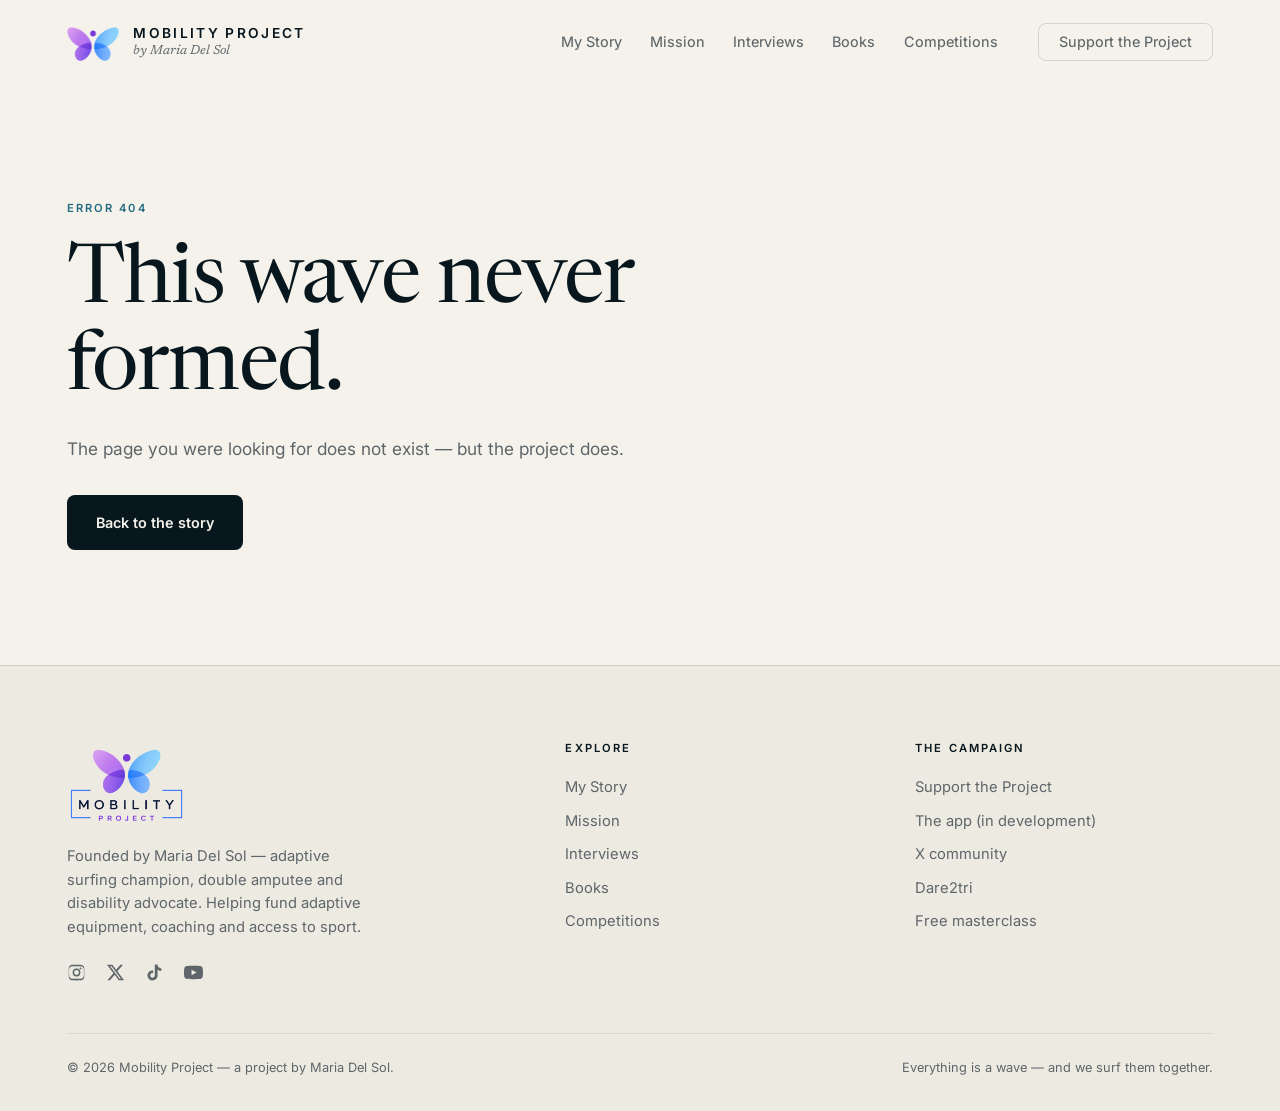
==== commit 519ff296: "Announce the treatment-locator app as a campaign goal Adds an "In development" section to the home p" ====
--- a/index.html
+++ b/index.html
@@ -137,6 +137,7 @@
           <div class="footer-col">
             <h4>The Campaign</h4>
             <a href="#" data-link="how-to-buy">Support the Project</a>
+            <a href="mission" data-route>The app (in development)</a>
             <a href="https://x.com/i/communities/2038728348134756564" target="_blank" rel="noopener">X community</a>
             <a href="https://dare2tri.org/" target="_blank" rel="noopener">Dare2tri</a>
             <a href="https://www.youtube.com/watch?v=bckkxzMjLCI" target="_blank" rel="noopener">Free masterclass</a>
--- a/assets/css/app.css
+++ b/assets/css/app.css
@@ -797,15 +797,18 @@
 .impact {
   display: grid;
   grid-template-columns: repeat(auto-fit, minmax(240px, 1fr));
-  border-top: 1px solid var(--rule-dark);
+  border-top: 1px solid var(--rule);
 }
 
 .impact > div {
   padding-top: clamp(28px, 3.4vw, 44px);
   padding-left: clamp(20px, 2.6vw, 40px);
   padding-right: clamp(20px, 2.6vw, 40px);
-  border-left: 1px solid var(--rule-dark-soft);
-}
+  border-left: 1px solid var(--rule-soft);
+}
+
+.section--dark .impact { border-top-color: var(--rule-dark); }
+.section--dark .impact > div { border-left-color: var(--rule-dark-soft); }
 
 .impact > div:first-child { border-left: 0; padding-left: 0; }
 .impact h3 { margin-bottom: 12px; }
@@ -816,13 +819,37 @@
     border-left: 0;
     padding-left: 0;
     padding-right: 0;
-    border-top: 1px solid var(--rule-dark-soft);
+    border-top: 1px solid var(--rule-soft);
     padding-top: 26px;
   }
   .impact > div:first-child { border-top: 0; }
+  .section--dark .impact > div { border-top-color: var(--rule-dark-soft); }
+  .section--dark .impact > div:first-child { border-top: 0; }
 }
 
 /* --------------------------------------------------------- campaign steps -- */
+
+/* Status strip — for work announced but not yet shipped */
+.notice {
+  display: flex;
+  flex-wrap: wrap;
+  align-items: baseline;
+  gap: 10px 22px;
+  padding: clamp(20px, 2.4vw, 28px) clamp(20px, 2.4vw, 30px);
+  border: 1px solid var(--rule);
+  border-left: 3px solid var(--ocean);
+  border-radius: 0 var(--r) var(--r) 0;
+  background: var(--paper-2);
+}
+
+.notice .label { flex: none; }
+.notice p { font-size: 0.96rem; margin: 0; max-width: 70ch; }
+
+.section--dark .notice {
+  border-color: var(--rule-dark);
+  border-left-color: var(--aqua-text);
+  background: rgba(244, 242, 235, 0.05);
+}
 
 .steps {
   display: grid;
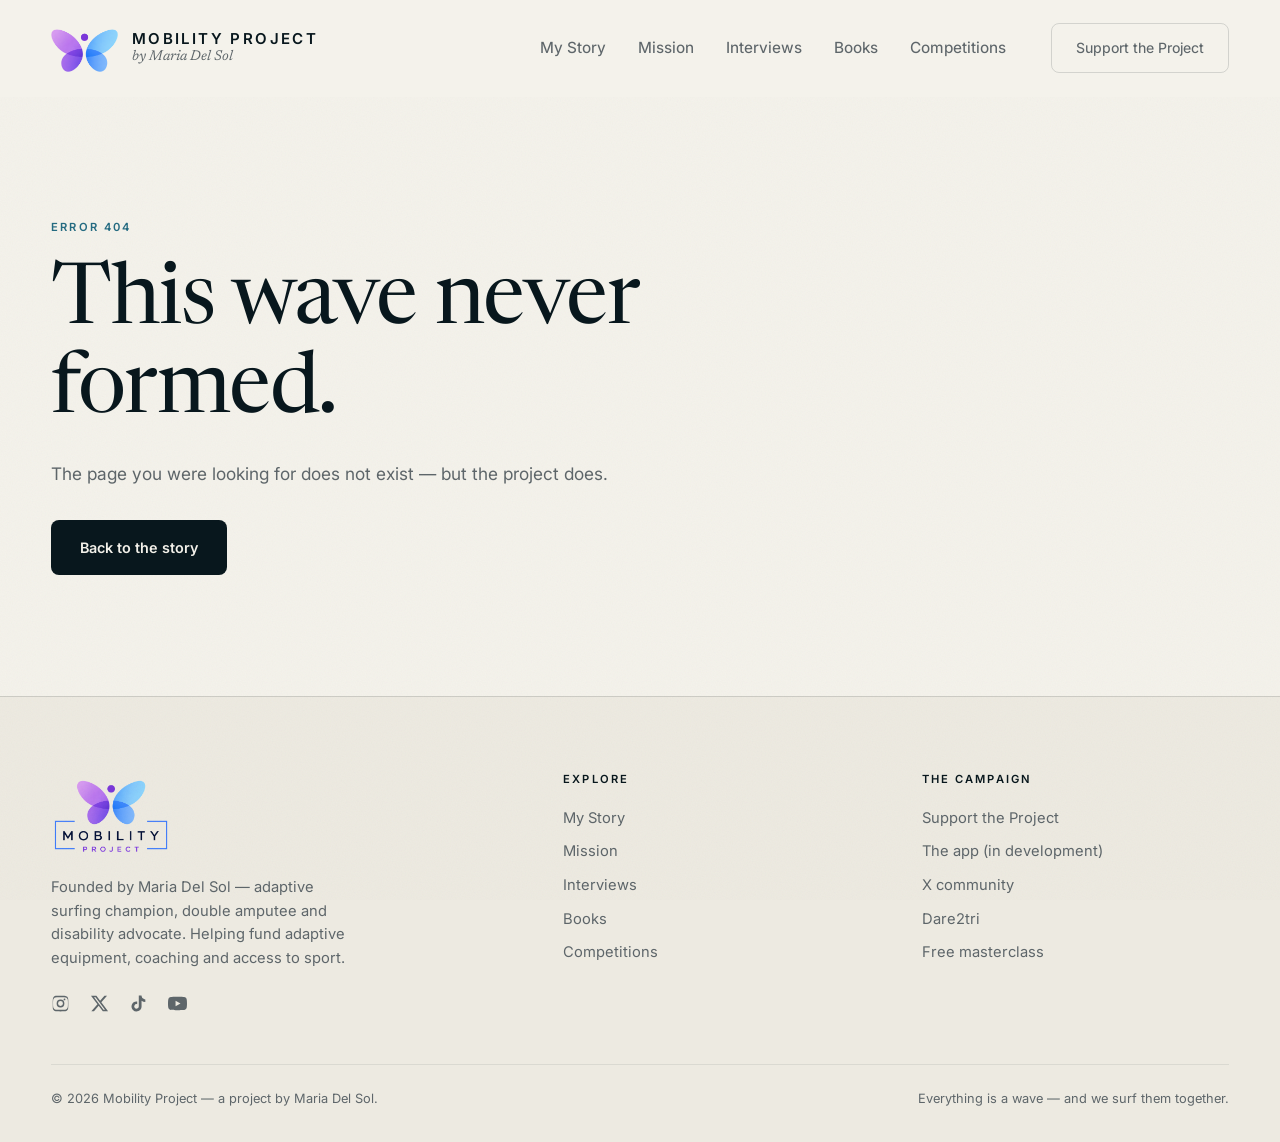
==== commit b4a37a08: "Art-direct the homepage: scale, composition, texture, ocean character The editorial direction was ri" ====
--- a/index.html
+++ b/index.html
@@ -55,6 +55,7 @@
 
   <body data-campaign="pending">
     <a class="skip-link" href="#view">Skip to content</a>
+    <div class="grain" aria-hidden="true"></div>
 
     <!-- ── Intro film ─────────────────────────────────────────────────── -->
     <div class="intro" id="intro" role="dialog" aria-label="Introduction film">
--- a/assets/css/app.css
+++ b/assets/css/app.css
@@ -35,9 +35,9 @@
   --sans: "Inter", ui-sans-serif, system-ui, -apple-system, "Segoe UI", sans-serif;
 
   /* Metrics */
-  --shell: 1360px;
-  --gutter: clamp(20px, 5.2vw, 96px);
-  --masthead-h: 84px;
+  --shell: 1520px;
+  --gutter: clamp(20px, 4vw, 72px);
+  --masthead-h: 96px;
 
   --r-sm: 4px;
   --r: 8px;
@@ -77,6 +77,22 @@
 
 img { display: block; max-width: 100%; }
 
+/* Paper grain. Fixed, non-interactive, and low enough to read as texture
+   rather than noise. One 120px tile, so there is nothing to repaint on
+   scroll. */
+.grain {
+  position: fixed;
+  inset: 0;
+  z-index: 2;
+  pointer-events: none;
+  opacity: 0.05;
+  mix-blend-mode: multiply;
+  background-image: url("data:image/svg+xml,%3Csvg xmlns='http://www.w3.org/2000/svg' width='120' height='120'%3E%3Cfilter id='n'%3E%3CfeTurbulence type='fractalNoise' baseFrequency='0.8' numOctaves='3' stitchTiles='stitch'/%3E%3C/filter%3E%3Crect width='120' height='120' filter='url(%23n)'/%3E%3C/svg%3E");
+  background-size: 120px 120px;
+}
+
+@media (prefers-reduced-motion: reduce) { .grain { opacity: 0.035; } }
+
 /* ----------------------------------------------------------- typography -- */
 
 h1, h2, h3, h4 {
@@ -88,8 +104,8 @@
   font-optical-sizing: auto;
 }
 
-h1 { font-size: clamp(2.75rem, 6.4vw, 5.1rem); }
-h2 { font-size: clamp(2rem, 4vw, 3.2rem); }
+h1 { font-size: clamp(3rem, 6.6vw, 5.75rem); }
+h2 { font-size: clamp(2.15rem, 4.3vw, 3.6rem); }
 h3 { font-size: clamp(1.25rem, 1.9vw, 1.6rem); line-height: 1.18; }
 
 em, .italic { font-style: italic; }
@@ -120,20 +136,20 @@
   display: flex;
   align-items: baseline;
   gap: 14px;
-  padding-bottom: 18px;
+  padding-bottom: 20px;
   border-bottom: 1px solid var(--rule);
-  margin-bottom: clamp(28px, 4vw, 48px);
+  margin-bottom: clamp(34px, 4.6vw, 60px);
 }
 
 .marker span:first-child {
   font-family: var(--serif);
-  font-size: 0.95rem;
+  font-size: 1.05rem;
   color: var(--ocean);
   font-variant-numeric: lining-nums;
 }
 
 .marker span:last-child {
-  font-size: 0.7rem;
+  font-size: 0.72rem;
   font-weight: 600;
   letter-spacing: 0.19em;
   text-transform: uppercase;
@@ -171,8 +187,8 @@
   padding-inline: var(--gutter);
 }
 
-.section { padding-block: clamp(64px, 9vw, 136px); }
-.section--tight { padding-block: clamp(44px, 5.5vw, 80px); }
+.section { padding-block: clamp(72px, 9.5vw, 156px); }
+.section--tight { padding-block: clamp(48px, 6vw, 92px); }
 .section--flush-top { padding-top: 0; }
 
 .section--sand { background: var(--paper-2); }
@@ -180,6 +196,28 @@
 .section--dark {
   background: var(--deep);
   color: var(--paper);
+}
+
+/* A desaturated surf frame bleeding in behind a dark section — texture and
+   ocean character without decoration. */
+.section--washed {
+  position: relative;
+  isolation: isolate;
+  overflow: hidden;
+}
+
+.section--washed > .wash {
+  position: absolute;
+  inset: 0;
+  z-index: -1;
+  width: 100%;
+  height: 100%;
+  object-fit: cover;
+  object-position: center 45%;
+  opacity: 0.16;
+  filter: saturate(0.5) contrast(1.05);
+  mask-image: linear-gradient(to bottom, transparent, #000 45%, #000 60%, transparent);
+  -webkit-mask-image: linear-gradient(to bottom, transparent, #000 45%, #000 60%, transparent);
 }
 
 .section--dark h1,
@@ -234,6 +272,9 @@
 .btn--ocean { background: var(--ocean); color: var(--white); }
 .btn--ocean:hover { background: var(--deep); }
 
+.btn--navy { background: var(--deep); color: var(--paper); }
+.btn--navy:hover { background: var(--ink); }
+
 .btn--line { border-color: var(--rule); color: var(--ink); }
 .btn--line:hover { border-color: var(--ink); background: rgba(8, 23, 29, 0.04); }
 
@@ -242,13 +283,17 @@
 /* On dark surfaces the solid/line pair inverts */
 .section--dark .btn--solid,
 .section--dark .btn--ocean,
+.section--dark .btn--navy,
 .on-dark .btn--solid,
-.on-dark .btn--ocean { background: var(--paper); color: var(--ink); }
+.on-dark .btn--ocean,
+.on-dark .btn--navy { background: var(--paper); color: var(--ink); }
 
 .section--dark .btn--solid:hover,
 .section--dark .btn--ocean:hover,
+.section--dark .btn--navy:hover,
 .on-dark .btn--solid:hover,
-.on-dark .btn--ocean:hover { background: var(--white); }
+.on-dark .btn--ocean:hover,
+.on-dark .btn--navy:hover { background: var(--white); }
 
 .section--dark .btn--line,
 .on-dark .btn--line { border-color: var(--rule-dark); color: var(--paper); }
@@ -331,7 +376,7 @@
 }
 
 .brand img {
-  height: 38px;
+  height: 48px;
   width: auto;
   transition: opacity var(--t-ui) var(--ease);
 }
@@ -347,16 +392,16 @@
 
 .brand-name b {
   font-family: var(--sans);
-  font-size: 0.86rem;
+  font-size: 0.94rem;
   font-weight: 600;
-  letter-spacing: 0.17em;
+  letter-spacing: 0.16em;
   text-transform: uppercase;
   color: var(--ink);
 }
 
 .brand-name span {
   font-family: var(--serif);
-  font-size: 0.82rem;
+  font-size: 0.88rem;
   font-style: italic;
   color: var(--body);
 }
@@ -364,13 +409,14 @@
 .nav {
   display: flex;
   align-items: center;
-  gap: clamp(18px, 2.2vw, 34px);
+  gap: clamp(20px, 2.5vw, 40px);
   margin-left: auto;
 }
 
 .nav a {
   position: relative;
-  font-size: 0.9rem;
+  white-space: nowrap;
+  font-size: 0.96rem;
   font-weight: 450;
   color: var(--body);
   text-decoration: none;
@@ -399,6 +445,7 @@
 .nav .btn { margin-left: clamp(4px, 1vw, 14px); }
 .nav .btn::after { display: none; }
 .nav a.btn:hover { color: var(--paper); }
+.nav .btn--navy { padding: 13px 24px; font-size: 0.88rem; }
 .nav a.btn.is-pending:hover { color: var(--body); }
 
 .burger {
@@ -547,37 +594,69 @@
 
 /* ------------------------------------------------------------------ hero -- */
 
-.hero { padding-block: clamp(44px, 6vw, 92px) clamp(56px, 7vw, 110px); }
+.hero { padding-block: clamp(40px, 5vw, 78px) clamp(60px, 7.5vw, 120px); }
 
 .hero-grid {
   display: grid;
-  grid-template-columns: minmax(0, 46fr) minmax(0, 54fr);
-  align-items: center;
-  gap: clamp(36px, 5vw, 84px);
-}
-
-.hero-copy { max-width: 36rem; }
-.hero-copy .label { margin-bottom: clamp(20px, 3vw, 30px); }
-
-.hero h1 { margin-bottom: 26px; }
+  grid-template-columns: minmax(0, 42fr) minmax(0, 58fr);
+  /* Deliberately not centred — the photograph runs higher than the copy. */
+  align-items: start;
+  gap: clamp(36px, 4.5vw, 76px);
+}
+
+.hero-copy {
+  max-width: 34rem;
+  padding-top: clamp(16px, 5vw, 96px);
+}
+
+.hero-copy .label { margin-bottom: clamp(22px, 3vw, 34px); }
+
+.hero h1 { margin-bottom: 28px; }
 .hero h1 em { display: block; color: var(--ocean); }
-.hero .lede { margin-bottom: 34px; }
+.hero .lede { margin-bottom: 36px; }
+
+.hero-figure { position: relative; }
 
 .hero-figure img {
   width: 100%;
   height: auto;
   aspect-ratio: 4 / 5;
   object-fit: cover;
-  object-position: center 22%;
-  border-radius: var(--r);
-}
+  object-position: center 20%;
+  border-radius: var(--r-sm);
+}
+
+/* The photograph runs past the text grid into the page gutter. */
+@media (min-width: 1100px) {
+  .hero-figure { margin-right: calc(var(--gutter) * -1); }
+  .hero-figure img { aspect-ratio: 5 / 6; }
+}
+
+/* Tiny vertical editorial label riding the left edge of the photograph. */
+.vlabel {
+  position: absolute;
+  top: 6px;
+  left: -30px;
+  writing-mode: vertical-rl;
+  transform: rotate(180deg);
+  font-size: 0.63rem;
+  font-weight: 600;
+  letter-spacing: 0.28em;
+  text-transform: uppercase;
+  color: var(--body);
+  white-space: nowrap;
+}
+
+@media (max-width: 1240px) { .vlabel { display: none; } }
 
 .figure-caption {
-  margin-top: 14px;
+  margin-top: 16px;
+  padding-left: 2px;
+  border-left: 0;
   font-size: 0.82rem;
   line-height: 1.55;
   color: var(--body);
-  max-width: 40ch;
+  max-width: 44ch;
 }
 
 /* Page heads for the inner routes */
@@ -618,8 +697,19 @@
 
 .credibility > div:first-child { border-left: 0; padding-left: 0; }
 
+.section--dark .credibility {
+  border-top-color: var(--rule-dark);
+  border-bottom-color: var(--rule-dark);
+}
+
+.section--dark .credibility > div { border-left-color: var(--rule-dark-soft); }
+.section--dark .credibility dt { color: var(--paper); }
+.section--dark .credibility dd { color: rgba(244, 242, 235, 0.72); }
+.section--dark .credibility a { color: var(--aqua-text); }
+.section--dark .credibility a:hover { color: var(--paper); }
+
 .credibility dt {
-  font-size: 0.7rem;
+  font-size: 0.72rem;
   font-weight: 600;
   letter-spacing: 0.19em;
   text-transform: uppercase;
@@ -627,7 +717,7 @@
   margin-bottom: 8px;
 }
 
-.credibility dd { font-size: 0.92rem; line-height: 1.5; color: var(--body); }
+.credibility dd { font-size: 0.96rem; line-height: 1.55; color: var(--body); max-width: 34ch; }
 
 .credibility a {
   color: var(--ocean);
@@ -644,7 +734,70 @@
     border-top: 1px solid var(--rule-soft);
   }
   .credibility > div:first-child { border-top: 0; }
-}
+  .section--dark .credibility > div { border-top-color: var(--rule-dark-soft); }
+  .section--dark .credibility > div:first-child { border-top: 0; }
+}
+
+/* --------------------------------------------------- the ocean chapter ---- */
+/* A single dark environment: the surf frame carries the quote, then bleeds
+   into solid deep ocean where the credibility bar sits. */
+
+.chapter { background: var(--deep); }
+
+.chapter-frame {
+  position: relative;
+  isolation: isolate;
+  min-height: min(74vh, 680px);
+  display: flex;
+  align-items: flex-end;
+  padding-block: clamp(72px, 10vw, 150px) clamp(40px, 5vw, 76px);
+  overflow: hidden;
+}
+
+.chapter-frame img {
+  position: absolute;
+  inset: 0;
+  z-index: -2;
+  width: 100%;
+  height: 100%;
+  object-fit: cover;
+  object-position: center 38%;
+  filter: saturate(0.82);
+}
+
+.chapter-frame::before {
+  content: "";
+  position: absolute;
+  inset: 0;
+  z-index: -1;
+  background:
+    linear-gradient(to top, var(--deep) 2%, rgba(17, 56, 67, 0.72) 42%, rgba(17, 56, 67, 0.3) 100%),
+    linear-gradient(to right, rgba(8, 23, 29, 0.45), transparent 60%);
+}
+
+.chapter-frame blockquote {
+  max-width: 18ch;
+  font-family: var(--serif);
+  font-size: clamp(2.2rem, 5vw, 4.1rem);
+  line-height: 1.06;
+  letter-spacing: -0.02em;
+  color: var(--paper);
+  text-wrap: balance;
+}
+
+.chapter-frame cite {
+  display: block;
+  margin-top: 26px;
+  font-family: var(--sans);
+  font-style: normal;
+  font-size: 0.72rem;
+  font-weight: 600;
+  letter-spacing: 0.19em;
+  text-transform: uppercase;
+  color: rgba(244, 242, 235, 0.68);
+}
+
+.chapter-trust { padding-block: clamp(44px, 5.5vw, 84px); }
 
 /* ------------------------------------------------------------ photo band -- */
 
@@ -702,6 +855,17 @@
   color: rgba(244, 242, 235, 0.7);
 }
 
+/* A single drawn stroke — the only non-photographic ocean reference. */
+.wave-rule {
+  display: block;
+  width: 100%;
+  height: 22px;
+  color: var(--ocean);
+  opacity: 0.4;
+}
+
+.section--dark .wave-rule { color: var(--aqua); opacity: 0.5; }
+
 /* ---------------------------------------------------------------- figures -- */
 
 .figure img {
@@ -714,8 +878,40 @@
 .figure--tall img { aspect-ratio: 3 / 4; }
 .figure--wide img { aspect-ratio: 16 / 9; }
 
+@media (min-width: 861px) {
+  .row .figure--tall img { aspect-ratio: 4 / 5; max-height: 620px; }
+  .row .figure--wide img { max-height: 520px; }
+}
+
 .prose > * + * { margin-top: 20px; }
 .prose p { font-size: 1.02rem; line-height: 1.7; max-width: 68ch; }
+
+/* Pull quote — an emotional beat inside a run of body copy */
+.pullquote {
+  margin-block: clamp(52px, 6.5vw, 96px);
+  padding-left: clamp(0px, 4vw, 96px);
+  border: 0;
+  max-width: 46rem;
+}
+
+.pullquote p {
+  font-family: var(--serif);
+  font-size: clamp(1.7rem, 3.4vw, 2.9rem);
+  line-height: 1.12;
+  letter-spacing: -0.018em;
+  color: var(--ink);
+  max-width: none;
+  text-wrap: balance;
+}
+
+.pullquote footer {
+  margin-top: 20px;
+  font-size: 0.72rem;
+  font-weight: 600;
+  letter-spacing: 0.19em;
+  text-transform: uppercase;
+  color: var(--body);
+}
 
 /* Editorial two-column rows */
 .row {
@@ -729,6 +925,13 @@
 .row--reverse > .figure { order: 2; }
 
 .row-body { max-width: 40rem; }
+
+/* Every other row lets the image run wider than its text counterpart. */
+@media (min-width: 1100px) {
+  .row--wide { grid-template-columns: minmax(0, 1.18fr) minmax(0, 1fr); }
+  .row--wide.row--reverse { grid-template-columns: minmax(0, 1fr) minmax(0, 1.18fr); }
+  .row--wide.row--reverse > .figure { order: 2; }
+}
 .row-body .label { margin-bottom: 16px; }
 .row-body h3 { margin-bottom: 16px; }
 .row-body .link { margin-top: 10px; }
@@ -1071,8 +1274,13 @@
 
 .gallery {
   display: grid;
-  grid-template-columns: repeat(auto-fit, minmax(220px, 1fr));
-  gap: clamp(14px, 1.6vw, 24px);
+  grid-template-columns: repeat(auto-fit, minmax(240px, 1fr));
+  gap: clamp(14px, 1.4vw, 22px);
+}
+
+/* Stagger the strip so it does not read as four identical tiles. */
+@media (min-width: 900px) {
+  .gallery button:nth-child(even) { margin-top: clamp(20px, 3vw, 52px); }
 }
 
 .gallery button {
@@ -1148,7 +1356,7 @@
   background: rgba(8, 23, 29, 0.84);
 }
 
-.closing h2 { max-width: 16ch; margin-inline: auto; color: var(--paper); }
+.closing h2 { max-width: 15ch; margin-inline: auto; color: var(--paper); font-size: clamp(2.4rem, 5.2vw, 4.2rem); }
 
 .closing p {
   max-width: 46ch;
@@ -1237,15 +1445,17 @@
   .col-5, .col-6, .col-7 { grid-column: span 12; }
 }
 
-@media (max-width: 900px) {
+@media (max-width: 1080px) {
   .nav { display: none; }
   .burger { display: block; }
   .drawer { display: flex; }
   .drawer:not(.is-open) { visibility: hidden; pointer-events: none; }
-
+}
+
+@media (max-width: 900px) {
   .hero-grid { grid-template-columns: 1fr; gap: 36px; }
   .hero-figure img { aspect-ratio: 4 / 3; }
-  .hero-copy { max-width: none; }
+  .hero-copy { max-width: none; padding-top: 0; }
 }
 
 @media (max-width: 640px) {
